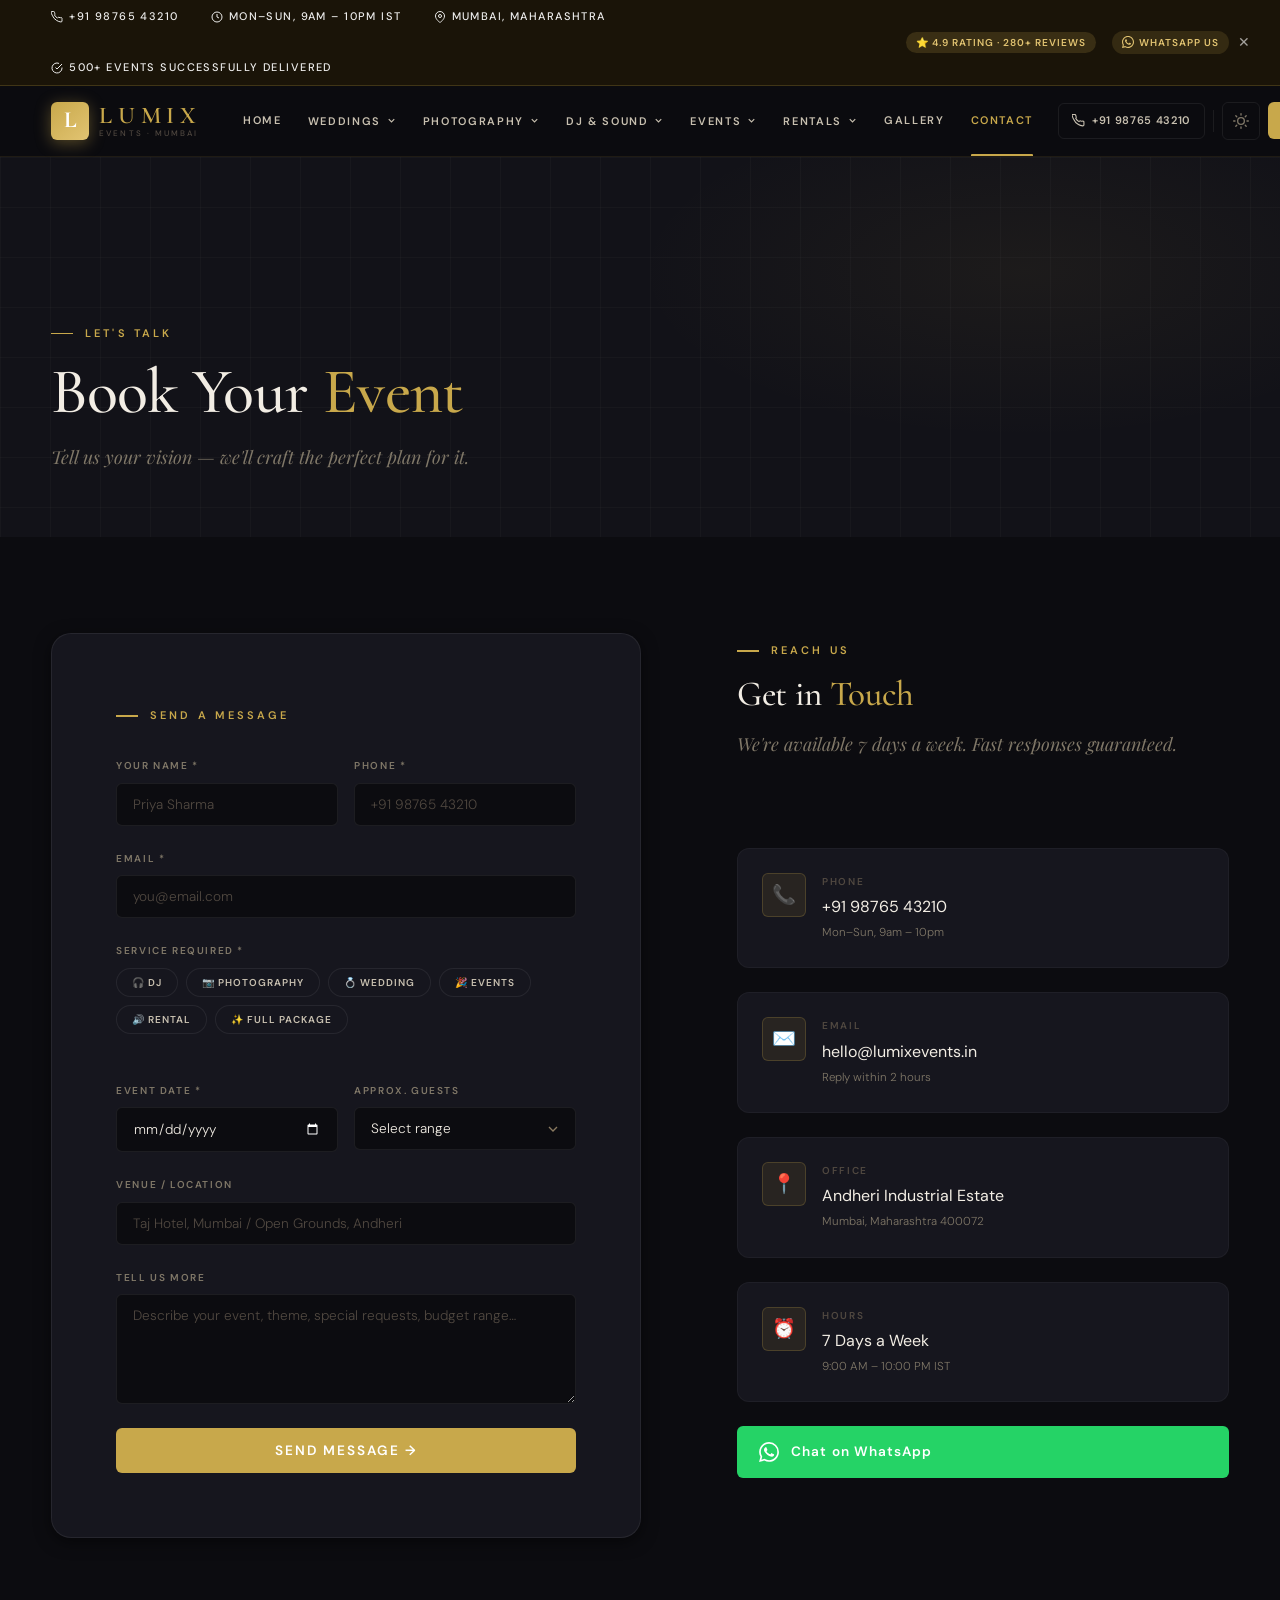
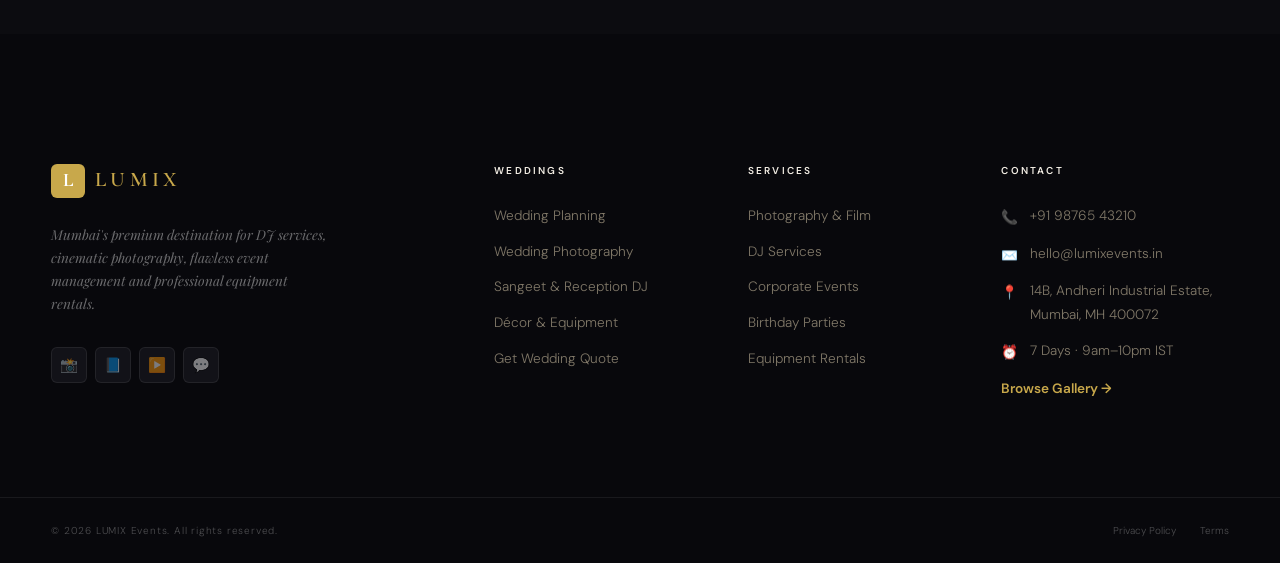
==== contact.html @ 72927a5e "initial commit" ====
<!DOCTYPE html>
<html lang="en" data-theme="dark">
<head>
  <!-- Theme init (runs before paint to prevent flash) -->
  <script>
    (function(){
      var t = localStorage.getItem('lumix-theme') || 'dark';
      document.documentElement.setAttribute('data-theme', t);
    })();
  </script>
  <meta charset="UTF-8"><meta name="viewport" content="width=device-width, initial-scale=1.0">
  <title>Contact & Book — LUMIX Events Mumbai</title>
  <link rel="stylesheet" href="css/variables.css"><link rel="stylesheet" href="css/reset.css">
  <link rel="stylesheet" href="css/navbar.css"><link rel="stylesheet" href="css/components.css">
  <link rel="stylesheet" href="css/sections.css"><link rel="stylesheet" href="css/gallery.css">
  <style>
    .contact-layout{display:grid;grid-template-columns:1.2fr 1fr;gap:var(--s9);align-items:start}
    .contact-card{background:var(--surface);border:1px solid var(--border-2);border-radius:var(--r-xl);padding:var(--s8);box-shadow:var(--shadow-sm)}
    .fg{display:flex;flex-direction:column;gap:var(--s2);margin-bottom:var(--s5)}
    .fg label{font-size:10px;font-weight:600;letter-spacing:.16em;text-transform:uppercase;color:var(--text-3)}
    .fg input,.fg textarea,.fg select{width:100%;padding:12px 16px;background:var(--bg);border:1px solid var(--border-2);border-radius:var(--r);color:var(--text);font-size:var(--text-sm);font-family:var(--font-body);font-weight:300;outline:none;transition:border-color var(--fast)}
    .fg input:focus,.fg textarea:focus,.fg select:focus{border-color:var(--gold);background:var(--surface)}
    .fg textarea{resize:vertical;min-height:110px}
    .fg select{appearance:none;background-image:url("data:image/svg+xml,%3Csvg viewBox='0 0 24 24' fill='none' stroke='%238a7a60' stroke-width='2' xmlns='http://www.w3.org/2000/svg'%3E%3Cpath d='M6 9l6 6 6-6'/%3E%3C/svg%3E");background-repeat:no-repeat;background-position:right 14px center;background-size:16px;padding-right:40px;cursor:pointer}
    .fr{display:grid;grid-template-columns:1fr 1fr;gap:var(--s4)}
    .svc-sel{display:flex;flex-wrap:wrap;gap:var(--s2);margin-bottom:var(--s5)}
    .svc-btn{padding:7px 15px;border-radius:var(--r-full);border:1px solid var(--border-2);background:var(--bg);color:var(--text-3);font-size:10px;font-weight:600;letter-spacing:.1em;text-transform:uppercase;cursor:pointer;transition:all var(--fast)}
    .svc-btn:hover,.svc-btn.active{background:var(--gold-pale);border-color:var(--gold-border);color:var(--gold)}
    .form-submit{width:100%;padding:14px;background:var(--gold);color:#fff;font-family:var(--font-body);font-size:var(--text-sm);font-weight:600;letter-spacing:.14em;text-transform:uppercase;border-radius:var(--r);border:none;cursor:pointer;transition:background var(--fast),transform var(--fast)}
    .form-submit:hover{background:var(--gold-light);transform:translateY(-2px)}
    .form-success{display:none;flex-direction:column;align-items:center;text-align:center;padding:var(--s9) 0;gap:var(--s4)}
    .form-success-icon{font-size:3.5rem;animation:popIn .5s var(--ease-spring)}
    @keyframes popIn{from{transform:scale(0)}to{transform:scale(1)}}
    .form-success h3{font-family:var(--font-display);font-size:var(--text-3xl);color:var(--gold)}
    .info-stack{display:flex;flex-direction:column;gap:var(--s5)}
    .info-card{display:flex;gap:var(--s4);align-items:flex-start;background:var(--surface);border:1px solid var(--border-3);border-radius:var(--r-lg);padding:var(--s5);transition:border-color var(--mid)}
    .info-card:hover{border-color:var(--gold-border)}
    .info-icon{width:44px;height:44px;border-radius:var(--r);background:var(--gold-pale);border:1px solid var(--gold-border);display:flex;align-items:center;justify-content:center;font-size:1.2rem;flex-shrink:0}
    .info-label{font-size:10px;letter-spacing:.16em;text-transform:uppercase;color:var(--text-4);font-weight:600;margin-bottom:3px}
    .info-value{font-size:var(--text-base);color:var(--text);font-weight:400}
    .info-sub{font-size:var(--text-xs);color:var(--text-3);margin-top:2px}
    .wa-btn{display:flex;align-items:center;gap:var(--s3);padding:14px 22px;background:#25D366;color:#fff;border-radius:var(--r);font-size:var(--text-sm);font-weight:600;letter-spacing:.08em;transition:opacity var(--fast),transform var(--fast);text-decoration:none}
    .wa-btn:hover{opacity:.9;transform:translateY(-2px)}
    @media(max-width:900px){.contact-layout{grid-template-columns:1fr}.fr{grid-template-columns:1fr}}
  </style>
</head>
<body data-page="contact">
<div id="navbar-placeholder"></div>
<section class="page-hero"><div class="ph-bg"></div><div class="ph-grid"></div>
  <div class="ph-content">
    <div class="eyebrow">Let's Talk</div>
    <h1 class="section-title">Book Your <span class="accent">Event</span></h1>
    <p class="section-sub">Tell us your vision — we'll craft the perfect plan for it.</p>
  </div>
</section>
<section class="section">
  <div class="container">
    <div class="contact-layout">
      <div class="contact-card reveal">
        <div class="eyebrow" style="margin-bottom:var(--s6)">Send a Message</div>
        <div id="form-success" class="form-success">
          <div class="form-success-icon">✅</div>
          <h3>Message Sent!</h3>
          <p style="color:var(--text-3)">We'll get back to you within 2 hours. Looking forward to making your event epic!</p>
          <a href="index.html" class="btn btn-outline-gold" style="margin-top:var(--s4)">← Back to Home</a>
        </div>
        <form id="contact-form">
          <div class="fr">
            <div class="fg"><label for="fn">Your Name *</label><input type="text" id="fn" placeholder="Priya Sharma" required></div>
            <div class="fg"><label for="fp">Phone *</label><input type="tel" id="fp" placeholder="+91 98765 43210" required></div>
          </div>
          <div class="fg"><label for="fe">Email *</label><input type="email" id="fe" placeholder="you@email.com" required></div>
          <div class="fg">
            <label>Service Required *</label>
            <input type="hidden" id="svc-input">
            <div class="svc-sel">
              <button type="button" class="svc-btn" data-svc="DJ Services">🎧 DJ</button>
              <button type="button" class="svc-btn" data-svc="Photography">📷 Photography</button>
              <button type="button" class="svc-btn" data-svc="Wedding">💍 Wedding</button>
              <button type="button" class="svc-btn" data-svc="Event Handling">🎉 Events</button>
              <button type="button" class="svc-btn" data-svc="Equipment Rental">🔊 Rental</button>
              <button type="button" class="svc-btn" data-svc="Full Package">✨ Full Package</button>
            </div>
          </div>
          <div class="fr">
            <div class="fg"><label for="fd">Event Date *</label><input type="date" id="fd" required></div>
            <div class="fg"><label for="fg2">Approx. Guests</label>
              <select id="fg2"><option value="">Select range</option><option>Under 50</option><option>50–150</option><option>150–300</option><option>300–500</option><option>500–1000</option><option>1000+</option></select>
            </div>
          </div>
          <div class="fg"><label for="fv">Venue / Location</label><input type="text" id="fv" placeholder="Taj Hotel, Mumbai / Open Grounds, Andheri"></div>
          <div class="fg"><label for="fm">Tell Us More</label><textarea id="fm" placeholder="Describe your event, theme, special requests, budget range…"></textarea></div>
          <button type="submit" class="form-submit">Send Message →</button>
        </form>
      </div>
      <div class="info-stack">
        <div class="section-header reveal">
          <div class="eyebrow">Reach Us</div>
          <h2 class="section-title" style="font-size:var(--text-3xl)">Get in <span class="accent">Touch</span></h2>
          <p class="section-sub">We're available 7 days a week. Fast responses guaranteed.</p>
        </div>
        <div class="info-card reveal rev-1"><div class="info-icon">📞</div><div><div class="info-label">Phone</div><div class="info-value">+91 98765 43210</div><div class="info-sub">Mon–Sun, 9am – 10pm</div></div></div>
        <div class="info-card reveal rev-2"><div class="info-icon">✉️</div><div><div class="info-label">Email</div><div class="info-value">hello@lumixevents.in</div><div class="info-sub">Reply within 2 hours</div></div></div>
        <div class="info-card reveal rev-3"><div class="info-icon">📍</div><div><div class="info-label">Office</div><div class="info-value">Andheri Industrial Estate</div><div class="info-sub">Mumbai, Maharashtra 400072</div></div></div>
        <div class="info-card reveal rev-4"><div class="info-icon">⏰</div><div><div class="info-label">Hours</div><div class="info-value">7 Days a Week</div><div class="info-sub">9:00 AM – 10:00 PM IST</div></div></div>
        <a href="https://wa.me/919876543210" class="wa-btn reveal rev-5" target="_blank">
          <svg viewBox="0 0 24 24" fill="currentColor" width="20" height="20"><path d="M17.472 14.382c-.297-.149-1.758-.867-2.03-.967-.273-.099-.471-.148-.67.15-.197.297-.767.966-.94 1.164-.173.199-.347.223-.644.075-.297-.15-1.255-.463-2.39-1.475-.883-.788-1.48-1.761-1.653-2.059-.173-.297-.018-.458.13-.606.134-.133.298-.347.446-.52.149-.174.198-.298.298-.497.099-.198.05-.371-.025-.52-.075-.149-.669-1.612-.916-2.207-.242-.579-.487-.5-.669-.51-.173-.008-.371-.01-.57-.01-.198 0-.52.074-.792.372-.272.297-1.04 1.016-1.04 2.479 0 1.462 1.065 2.875 1.213 3.074.149.198 2.096 3.2 5.077 4.487.709.306 1.262.489 1.694.625.712.227 1.36.195 1.871.118.571-.085 1.758-.719 2.006-1.413.248-.694.248-1.289.173-1.413-.074-.124-.272-.198-.57-.347m-5.421 7.403h-.004a9.87 9.87 0 01-5.031-1.378l-.361-.214-3.741.982.998-3.648-.235-.374a9.86 9.86 0 01-1.51-5.26c.001-5.45 4.436-9.884 9.888-9.884 2.64 0 5.122 1.03 6.988 2.898a9.825 9.825 0 012.893 6.994c-.003 5.45-4.437 9.884-9.885 9.884m8.413-18.297A11.815 11.815 0 0012.05 0C5.495 0 .16 5.335.157 11.892c0 2.096.547 4.142 1.588 5.945L.057 24l6.305-1.654a11.882 11.882 0 005.683 1.448h.005c6.554 0 11.89-5.335 11.893-11.893a11.821 11.821 0 00-3.48-8.413z"/></svg>
          Chat on WhatsApp
        </a>
      </div>
    </div>
  </div>
</section>
<div id="footer-placeholder"></div>
<script src="js/data/data.js"></script><script src="js/components/Components.js"></script>
<script src="js/main.js"></script><script src="js/pages.js"></script>
</body></html>
---- css/variables.css ----
/* ============================================================
   LUMIX — Design Tokens  |  Dark (default) + Light themes
============================================================ */

/* ── Shared / invariant ────────────────────────────────── */
:root {
  /* Gold palette — same in both themes */
  --gold:        #C8A84B;
  --gold-light:  #E2C472;
  --gold-deep:   #A8882A;

  /* Typography */
  --font-display: 'Cormorant', serif;
  --font-heading: 'Playfair Display', serif;
  --font-body:    'DM Sans', sans-serif;
  --font-label:   'DM Sans', sans-serif;

  /* Scale */
  --text-xs:   0.72rem;
  --text-sm:   0.85rem;
  --text-base: 1rem;
  --text-lg:   1.125rem;
  --text-xl:   1.35rem;
  --text-2xl:  1.7rem;
  --text-3xl:  2.2rem;
  --text-4xl:  3rem;
  --text-5xl:  4.5rem;
  --text-6xl:  6.5rem;

  /* Spacing */
  --s1:  4px;  --s2:  8px;  --s3:  12px; --s4:  16px;
  --s5:  24px; --s6:  32px; --s7:  48px; --s8:  64px;
  --s9:  96px; --s10: 128px;

  /* Layout */
  --max-w:  1400px;
  --pad-x:  clamp(20px, 4vw, 72px);

  /* Radius */
  --r-sm:   3px;
  --r:      6px;
  --r-lg:   12px;
  --r-xl:   20px;
  --r-full: 9999px;

  /* Motion */
  --ease:        cubic-bezier(0.4,0,0.2,1);
  --ease-out:    cubic-bezier(0,0,0.2,1);
  --ease-spring: cubic-bezier(0.34,1.56,0.64,1);
  --fast:   180ms;
  --mid:    320ms;
  --slow:   500ms;

  /* Z-index */
  --z-base:    1;
  --z-card:    10;
  --z-sticky:  100;
  --z-overlay: 200;
  --z-modal:   300;
}

/* ══════════════════════════════════════════════════════════
   DARK THEME (default)
══════════════════════════════════════════════════════════ */
:root,
[data-theme="dark"] {
  color-scheme: dark;

  /* Backgrounds */
  --bg:        #0C0C10;
  --bg-2:      #121218;
  --bg-3:      #1A1A22;
  --surface:   #16161E;
  --surface-2: #1E1E28;

  /* Gold derivatives */
  --gold-pale:   rgba(200,168,75,0.10);
  --gold-dim:    rgba(200,168,75,0.07);
  --gold-border: rgba(200,168,75,0.22);
  --gold-glow:   rgba(200,168,75,0.28);

  /* Accent */
  --accent:     #5BA3E0;
  --accent-dim: rgba(91,163,224,0.10);

  /* Text */
  --text:   #F2EDE4;
  --text-2: #C8C0B0;
  --text-3: #807868;
  --text-4: #504840;

  /* Borders */
  --border:   rgba(200,168,75,0.18);
  --border-2: rgba(255,255,255,0.07);
  --border-3: rgba(255,255,255,0.04);

  /* Shadows */
  --shadow-xs:   0 2px 8px  rgba(0,0,0,0.45);
  --shadow-sm:   0 4px 16px rgba(0,0,0,0.50);
  --shadow:      0 8px 32px rgba(0,0,0,0.55);
  --shadow-lg:   0 20px 60px rgba(0,0,0,0.65);
  --shadow-gold: 0 8px 40px rgba(200,168,75,0.22);

  /* Navbar bg */
  --navbar-bg: rgba(12,12,16,0.97);
  --topbar-bg: #1A1408;

  /* Section alternates */
  --section-alt-bg:   var(--bg-2);
  --section-warm-bg:  var(--bg-3);
  --section-white-bg: var(--surface);

  /* Footer */
  --footer-bg: #08080C;
}

/* ══════════════════════════════════════════════════════════
   LIGHT THEME
══════════════════════════════════════════════════════════ */
[data-theme="light"] {
  color-scheme: light;

  /* Backgrounds */
  --bg:        #FDFAF5;
  --bg-2:      #F8F3EA;
  --bg-3:      #F2EBE0;
  --surface:   #FFFFFF;
  --surface-2: #FAF7F2;

  /* Gold derivatives */
  --gold-pale:   #F5EDD8;
  --gold-dim:    rgba(184,146,42,0.08);
  --gold-border: rgba(184,146,42,0.22);
  --gold-glow:   rgba(184,146,42,0.18);

  /* Gold overrides for light */
  --gold:       #B8922A;
  --gold-light: #D4AA4A;
  --gold-deep:  #8A6B1A;

  /* Accent */
  --accent:     #2A5C8A;
  --accent-dim: rgba(42,92,138,0.08);

  /* Text */
  --text:   #1C1610;
  --text-2: #4A4030;
  --text-3: #8A7A60;
  --text-4: #B8A890;

  /* Borders */
  --border:   rgba(184,146,42,0.18);
  --border-2: rgba(28,22,16,0.08);
  --border-3: rgba(28,22,16,0.04);

  /* Shadows */
  --shadow-xs:   0 2px 8px  rgba(28,22,16,0.06);
  --shadow-sm:   0 4px 16px rgba(28,22,16,0.08);
  --shadow:      0 8px 32px rgba(28,22,16,0.10);
  --shadow-lg:   0 20px 60px rgba(28,22,16,0.14);
  --shadow-gold: 0 8px 40px rgba(184,146,42,0.18);

  /* Navbar bg */
  --navbar-bg: rgba(253,250,245,0.97);
  --topbar-bg: var(--gold);

  /* Section alternates */
  --section-alt-bg:   var(--bg-2);
  --section-warm-bg:  var(--bg-3);
  --section-white-bg: var(--surface);

  /* Footer */
  --footer-bg: #1C1610;
}
---- css/navbar.css ----
/* ============================================================
   LUMIX — Navbar  |  Light Gold Theme  |  Rich Mega Menu
============================================================ */

/* ── Topbar ─────────────────────────────────────────────── */
.topbar {
  background: var(--topbar-bg, var(--gold));
  color: #fff;
  padding: 7px var(--pad-x);
  display: flex;
  align-items: center;
  font-size: 11px;
  font-weight: 500;
  letter-spacing: 0.13em;
  text-transform: uppercase;
  position: relative;
  gap: var(--s4);
}
.topbar-items { display: flex; align-items: center; gap: var(--s6); flex: 1; flex-wrap: wrap; }
.topbar-item { display: flex; align-items: center; gap: 6px; opacity: 0.92; }
.topbar-item svg { width: 12px; height: 12px; }
.topbar a { color: #fff; text-decoration: none; }
.topbar-right { margin-left: auto; display: flex; align-items: center; gap: var(--s4); flex-shrink: 0; }
.topbar-badge {
  padding: 2px 10px; background: rgba(255,255,255,0.2);
  border-radius: var(--r-full); font-size: 10px; font-weight: 600; letter-spacing: 0.1em;
}
.topbar-close {
  position: absolute; right: var(--s5); background: none; border: none;
  color: #fff; opacity: 0.6; cursor: pointer; font-size: 14px; padding: 2px 6px;
  transition: opacity var(--fast);
}
.topbar-close:hover { opacity: 1; }

/* ── Main nav ────────────────────────────────────────────── */
#navbar {
  position: sticky; top: 0; z-index: var(--z-sticky);
  background: var(--navbar-bg);
  backdrop-filter: blur(24px) saturate(1.8);
  -webkit-backdrop-filter: blur(24px) saturate(1.8);
  border-bottom: 1px solid rgba(184,146,42,0.12);
  transition: box-shadow var(--mid) var(--ease);
}
#navbar.scrolled { box-shadow: var(--shadow); }

.navbar-inner {
  max-width: var(--max-w);
  margin-inline: auto;
  padding-inline: var(--pad-x);
  height: 70px;
  display: flex;
  align-items: center;
  gap: var(--s3);
}

/* ── Logo ─────────────────────────────────────────────────── */
.nav-logo {
  display: flex; align-items: center; gap: 10px;
  text-decoration: none; flex-shrink: 0; margin-right: var(--s4);
}
.nav-logo-mark {
  width: 38px; height: 38px;
  background: linear-gradient(140deg, var(--gold) 0%, var(--gold-light) 100%);
  border-radius: var(--r); display: flex; align-items: center; justify-content: center;
  font-family: var(--font-display); font-size: 1.45rem; font-weight: 700;
  color: #fff; line-height: 1; flex-shrink: 0;
  box-shadow: 0 3px 12px rgba(184,146,42,0.32);
}
.nav-logo-text { display: flex; flex-direction: column; line-height: 1.1; }
.nav-logo-name {
  font-family: var(--font-display); font-size: 1.5rem; font-weight: 600;
  letter-spacing: 0.24em; color: var(--gold);
}
.nav-logo-tag { font-size: 8px; letter-spacing: 0.26em; text-transform: uppercase; color: var(--text-4); font-weight: 500; }

/* ── Link area ───────────────────────────────────────────── */
.nav-links { display: flex; align-items: stretch; flex: 1; }
.nav-item  { position: relative; display: flex; align-items: stretch; }

.nav-link, .nav-trigger {
  display: flex; align-items: center; gap: 5px;
  padding: 0 13px; height: 70px;
  font-size: 11px; font-weight: 600; letter-spacing: 0.15em; text-transform: uppercase;
  color: var(--text-2); background: none; border: none; cursor: pointer;
  white-space: nowrap; text-decoration: none; position: relative;
  transition: color var(--fast);
}
/* Gold underline on hover */
.nav-link::after, .nav-trigger::after {
  content: ''; position: absolute; bottom: 0; left: 13px; right: 13px;
  height: 2px; background: var(--gold); border-radius: 1px 1px 0 0;
  transform: scaleX(0); transition: transform var(--mid) var(--ease);
}
.nav-link:hover, .nav-link.active,
.nav-trigger:hover, .nav-item.open > .nav-trigger { color: var(--gold); }
.nav-link:hover::after, .nav-link.active::after,
.nav-item.open > .nav-trigger::after { transform: scaleX(1); }

.nav-chevron { width: 11px; height: 11px; flex-shrink: 0; transition: transform var(--mid) var(--ease); }
.nav-item.open > .nav-trigger .nav-chevron { transform: rotate(180deg); }

/* ── Right side ──────────────────────────────────────────── */
.nav-actions { margin-left: auto; display: flex; align-items: center; gap: var(--s2); flex-shrink: 0; }

.nav-icon-btn {
  width: 36px; height: 36px; border-radius: var(--r); border: 1px solid var(--border-2);
  display: flex; align-items: center; justify-content: center; color: var(--text-3);
  cursor: pointer; text-decoration: none; transition: all var(--fast); flex-shrink: 0;
}
.nav-icon-btn:hover { border-color: var(--gold-border); color: var(--gold); background: var(--gold-dim); }

.nav-divider { width: 1px; height: 22px; background: var(--border-2); }

.nav-phone {
  display: flex; align-items: center; gap: 7px;
  padding: 0 13px; height: 36px; border: 1px solid var(--border-2); border-radius: var(--r);
  font-size: 11px; font-weight: 600; letter-spacing: 0.06em; color: var(--text-2);
  text-decoration: none; transition: all var(--fast); white-space: nowrap;
}
.nav-phone:hover { border-color: var(--gold-border); color: var(--gold); background: var(--gold-dim); }
.nav-phone svg { width: 13px; height: 13px; }

.nav-cta {
  display: inline-flex; align-items: center; gap: 6px;
  padding: 9px 22px; background: var(--gold); color: #fff; border-radius: var(--r);
  font-size: 11px; font-weight: 600; letter-spacing: 0.14em; text-transform: uppercase;
  transition: background var(--fast), transform var(--fast), box-shadow var(--fast);
  white-space: nowrap; text-decoration: none;
}
.nav-cta:hover { background: var(--gold-light); transform: translateY(-1px); box-shadow: 0 4px 18px rgba(184,146,42,0.32); }

/* ══════════════════════════════════════════════════════════
   DROPDOWN (simple)
══════════════════════════════════════════════════════════ */
.dropdown {
  position: absolute; top: calc(100% + 1px); left: 0;
  min-width: 240px; background: var(--surface);
  border: 1px solid var(--border-2); border-top: 2px solid var(--gold);
  border-radius: 0 0 var(--r-lg) var(--r-lg);
  padding: var(--s3) 0; box-shadow: var(--shadow-lg);
  opacity: 0; pointer-events: none; transform: translateY(-8px);
  transition: opacity var(--mid) var(--ease), transform var(--mid) var(--ease);
}
.nav-item.open > .dropdown { opacity: 1; pointer-events: all; transform: translateY(0); }

.dd-item {
  display: flex; align-items: flex-start; gap: var(--s3);
  padding: 10px 18px; text-decoration: none; cursor: pointer;
  transition: background var(--fast), color var(--fast);
}
.dd-item:hover { background: var(--gold-dim); }
.dd-item .ddi-icon {
  width: 34px; height: 34px; border-radius: var(--r);
  background: var(--gold-pale); border: 1px solid var(--gold-border);
  display: flex; align-items: center; justify-content: center; font-size: 1rem; flex-shrink: 0;
}
.dd-item .ddi-name { font-size: var(--text-sm); font-weight: 600; color: var(--text); line-height: 1.25; }
.dd-item:hover .ddi-name { color: var(--gold); }
.dd-item .ddi-sub { font-size: 10px; color: var(--text-4); margin-top: 1px; }
.dd-sep { height: 1px; background: var(--border-3); margin: var(--s2) var(--s4); }
.dd-footer { padding: var(--s3) var(--s4) var(--s2); font-size: 10px; letter-spacing: 0.18em; text-transform: uppercase; color: var(--text-4); font-weight: 600; }
.dd-cta-row { padding: var(--s3) var(--s4); }
.dd-cta-row a {
  display: flex; align-items: center; justify-content: center; gap: 6px;
  padding: 9px; background: var(--gold-pale); border: 1px solid var(--gold-border);
  border-radius: var(--r); font-size: 11px; font-weight: 600; color: var(--gold);
  text-decoration: none; letter-spacing: 0.1em; text-transform: uppercase;
  transition: all var(--fast);
}
.dd-cta-row a:hover { background: var(--gold); color: #fff; }

/* ══════════════════════════════════════════════════════════
   MEGA MENU — SERVICES (4 columns)
══════════════════════════════════════════════════════════ */
.mega {
  position: absolute; top: calc(100% + 1px);
  left: 50%; transform: translateX(-50%) translateY(-8px);
  background: var(--surface); width: min(980px, 94vw);
  border: 1px solid var(--border-2); border-top: 2px solid var(--gold);
  border-radius: 0 0 var(--r-xl) var(--r-xl); box-shadow: var(--shadow-lg);
  opacity: 0; pointer-events: none;
  transition: opacity var(--mid) var(--ease), transform var(--mid) var(--ease);
}
.nav-item.open > .mega { opacity: 1; pointer-events: all; transform: translateX(-50%) translateY(0); }

/* 4-col service grid */
.mega-grid {
  display: grid; grid-template-columns: repeat(4,1fr);
  padding: var(--s6) var(--s5) 0; gap: 0;
}
.mega-card {
  display: flex; flex-direction: column; gap: var(--s3);
  padding: var(--s5); border-radius: var(--r-lg); text-decoration: none;
  cursor: pointer; transition: background var(--fast);
}
.mega-card:hover { background: var(--gold-dim); }
.mega-card-icon {
  width: 46px; height: 46px; border-radius: var(--r);
  background: var(--gold-pale); border: 1px solid var(--gold-border);
  display: flex; align-items: center; justify-content: center; font-size: 1.4rem;
  flex-shrink: 0; transition: transform var(--mid) var(--ease-spring);
}
.mega-card:hover .mega-card-icon { transform: scale(1.1) rotate(-4deg); }
.mega-card-name {
  font-family: var(--font-heading); font-size: var(--text-lg); font-weight: 600;
  color: var(--text); line-height: 1.2;
}
.mega-card-desc { font-size: var(--text-xs); color: var(--text-3); line-height: 1.6; flex: 1; }
.mega-card-from {
  font-size: 10px; font-weight: 600; letter-spacing: 0.1em;
  text-transform: uppercase; color: var(--gold);
  display: flex; align-items: center; gap: 4px;
}
.mega-card-from svg { width: 11px; height: 11px; }

/* Bottom strip */
.mega-strip {
  display: flex; align-items: center; justify-content: space-between;
  padding: var(--s4) var(--s7); border-top: 1px solid var(--border-3);
  background: var(--bg-2); border-radius: 0 0 var(--r-xl) var(--r-xl);
  margin-top: var(--s4); flex-wrap: wrap; gap: var(--s3);
}
.mega-strip-tags { display: flex; gap: var(--s2); flex-wrap: wrap; }
.mega-strip-tag {
  padding: 4px 13px; border-radius: var(--r-full); border: 1px solid var(--gold-border);
  font-size: 11px; font-weight: 500; color: var(--gold); background: var(--gold-pale);
  text-decoration: none; transition: all var(--fast);
}
.mega-strip-tag:hover { background: var(--gold); color: #fff; border-color: var(--gold); }
.mega-strip-cta {
  display: flex; align-items: center; gap: 6px; font-size: 11px; font-weight: 600;
  letter-spacing: 0.12em; text-transform: uppercase; color: var(--gold); text-decoration: none;
  transition: gap var(--fast);
}
.mega-strip-cta:hover { gap: 10px; }
.mega-strip-cta svg { width: 13px; height: 13px; }

/* ══════════════════════════════════════════════════════════
   MEGA MENU — WEDDINGS (2-col rich layout)
══════════════════════════════════════════════════════════ */
.mega-wedding {
  position: absolute; top: calc(100% + 1px); left: 0;
  width: 620px; background: var(--surface);
  border: 1px solid var(--border-2); border-top: 2px solid var(--gold);
  border-radius: 0 0 var(--r-xl) var(--r-xl); box-shadow: var(--shadow-lg);
  opacity: 0; pointer-events: none; transform: translateY(-8px);
  transition: opacity var(--mid) var(--ease), transform var(--mid) var(--ease);
  display: grid; grid-template-columns: 1fr 1px 200px;
}
.nav-item.open > .mega-wedding { opacity: 1; pointer-events: all; transform: translateY(0); }

.mw-main { padding: var(--s6); }
.mw-heading { font-family: var(--font-display); font-size: var(--text-2xl); font-weight: 500; color: var(--text); margin-bottom: var(--s2); }
.mw-heading span { color: var(--gold); }
.mw-sub { font-size: var(--text-xs); color: var(--text-3); line-height: 1.6; margin-bottom: var(--s5); }
.mw-links { display: flex; flex-direction: column; gap: 0; }
.mw-link {
  display: flex; align-items: center; gap: var(--s3);
  padding: 10px 0; border-bottom: 1px solid var(--border-3);
  text-decoration: none; transition: all var(--fast);
}
.mw-link:last-child { border-bottom: none; }
.mw-link:hover .mwl-name { color: var(--gold); }
.mwl-icon {
  width: 36px; height: 36px; border-radius: var(--r);
  background: var(--gold-pale); border: 1px solid var(--gold-border);
  display: flex; align-items: center; justify-content: center; font-size: 1rem; flex-shrink: 0;
}
.mwl-name { font-size: var(--text-sm); font-weight: 600; color: var(--text); transition: color var(--fast); }
.mwl-sub { font-size: 10px; color: var(--text-4); margin-top: 1px; }
.mwl-arrow { margin-left: auto; width: 16px; height: 16px; color: var(--text-4); flex-shrink: 0; }

.mw-divider { background: var(--border-3); }

.mw-aside {
  background: linear-gradient(160deg, var(--gold-pale), rgba(255,255,255,.3));
  padding: var(--s6) var(--s5);
  display: flex; flex-direction: column; gap: var(--s5);
  border-radius: 0 0 var(--r-xl) 0;
}
.mw-aside-label { font-size: 10px; font-weight: 600; letter-spacing: 0.2em; text-transform: uppercase; color: var(--text-4); }
.mw-stat { display: flex; flex-direction: column; gap: 2px; }
.mw-stat-num { font-family: var(--font-display); font-size: var(--text-3xl); color: var(--gold); font-weight: 600; line-height: 1; }
.mw-stat-lbl { font-size: 11px; color: var(--text-3); }
.mw-cta {
  margin-top: auto; padding: 9px 0; text-align: center; background: var(--gold);
  border-radius: var(--r); color: #fff; font-size: 11px; font-weight: 600;
  letter-spacing: 0.12em; text-transform: uppercase; text-decoration: none; transition: background var(--fast);
}
.mw-cta:hover { background: var(--gold-light); }

/* ══════════════════════════════════════════════════════════
   MEGA MENU — PHOTOGRAPHY (2-col)
══════════════════════════════════════════════════════════ */
.mega-photo {
  position: absolute; top: calc(100% + 1px); left: 0;
  width: 560px; background: var(--surface);
  border: 1px solid var(--border-2); border-top: 2px solid var(--gold);
  border-radius: 0 0 var(--r-xl) var(--r-xl); box-shadow: var(--shadow-lg);
  opacity: 0; pointer-events: none; transform: translateY(-8px);
  transition: opacity var(--mid) var(--ease), transform var(--mid) var(--ease);
  display: grid; grid-template-columns: 1fr 1fr;
}
.nav-item.open > .mega-photo { opacity: 1; pointer-events: all; transform: translateY(0); }

.mp-col { padding: var(--s6); }
.mp-col + .mp-col { border-left: 1px solid var(--border-3); }
.mp-col-title { font-size: 10px; font-weight: 600; letter-spacing: 0.2em; text-transform: uppercase; color: var(--text-4); margin-bottom: var(--s4); }
.mp-pkg {
  display: flex; align-items: flex-start; gap: var(--s3);
  padding: 9px 0; border-bottom: 1px solid var(--border-3); text-decoration: none;
}
.mp-pkg:last-of-type { border-bottom: none; }
.mp-pkg:hover .mp-pkg-name { color: var(--gold); }
.mp-pkg-icon {
  width: 34px; height: 34px; border-radius: var(--r); background: var(--gold-pale);
  border: 1px solid var(--gold-border); display: flex; align-items: center;
  justify-content: center; font-size: 1rem; flex-shrink: 0;
}
.mp-pkg-name { font-size: var(--text-sm); font-weight: 600; color: var(--text); line-height: 1.2; transition: color var(--fast); }
.mp-pkg-sub { font-size: 10px; color: var(--text-4); margin-top: 1px; }
.mp-pkg-price { font-size: 11px; color: var(--gold); font-weight: 600; margin-top: 3px; }
.mp-feat {
  display: flex; align-items: center; gap: var(--s3);
  padding: 8px 0; border-bottom: 1px solid var(--border-3);
  font-size: var(--text-sm); color: var(--text-3);
}
.mp-feat:last-child { border-bottom: none; }
.mp-feat-icon { font-size: 1rem; width: 22px; text-align: center; flex-shrink: 0; }
.mp-col-cta {
  display: flex; align-items: center; justify-content: center; gap: 6px;
  margin-top: var(--s4); padding: 9px; background: var(--gold-pale);
  border: 1px solid var(--gold-border); border-radius: var(--r);
  font-size: 11px; font-weight: 600; color: var(--gold); text-decoration: none;
  letter-spacing: 0.1em; text-transform: uppercase; transition: all var(--fast);
}
.mp-col-cta:hover { background: var(--gold); color: #fff; }

/* ── Overlay ─────────────────────────────────────────────── */
.nav-overlay {
  position: fixed; inset: 0; background: rgba(0,0,0,0.25);
  z-index: calc(var(--z-sticky) - 1); opacity: 0; pointer-events: none;
  transition: opacity var(--mid) var(--ease);
}
.nav-overlay.show { opacity: 1; pointer-events: all; }

/* ── Hamburger ───────────────────────────────────────────── */
.hamburger {
  display: none; flex-direction: column; justify-content: center; gap: 5px;
  width: 38px; height: 38px; border-radius: var(--r); border: 1px solid var(--border-2);
  cursor: pointer; background: none;
}
.hamburger span {
  display: block; width: 18px; height: 1.5px; background: var(--text); border-radius: 2px;
  margin: 0 auto; transition: transform var(--mid) var(--ease), opacity var(--mid);
}
.hamburger.open span:nth-child(1) { transform: translateY(6.5px) rotate(45deg); }
.hamburger.open span:nth-child(2) { opacity: 0; }
.hamburger.open span:nth-child(3) { transform: translateY(-6.5px) rotate(-45deg); }

/* ── Mobile drawer ───────────────────────────────────────── */
.m-drawer {
  position: fixed; inset: 0; background: var(--bg); z-index: var(--z-overlay);
  display: flex; flex-direction: column; overflow-y: auto;
  transform: translateX(100%); transition: transform var(--mid) var(--ease);
}
.m-drawer.open { transform: translateX(0); }
.m-drawer-head {
  display: flex; align-items: center; justify-content: space-between;
  padding: var(--s4) var(--pad-x); border-bottom: 1px solid var(--border-3); flex-shrink: 0;
}
.m-drawer-close {
  width: 38px; height: 38px; border-radius: var(--r); border: 1px solid var(--border-2);
  display: flex; align-items: center; justify-content: center; color: var(--text-3); cursor: pointer;
}
.m-drawer-body { padding: var(--s4) var(--pad-x) var(--s9); flex: 1; }
.m-section-lbl { font-size: 10px; font-weight: 600; letter-spacing: 0.22em; text-transform: uppercase; color: var(--text-4); padding: var(--s5) 0 var(--s3); }
.m-nav-link {
  display: flex; align-items: center; gap: var(--s4); padding: 13px 0;
  border-bottom: 1px solid var(--border-3); font-family: var(--font-heading);
  font-size: var(--text-xl); font-weight: 500; color: var(--text-2);
  text-decoration: none; transition: color var(--fast);
}
.m-nav-link:hover { color: var(--gold); }
.m-ni { font-size: 1.2rem; width: 28px; text-align: center; }
.m-drawer-actions { display: flex; flex-direction: column; gap: var(--s3); margin-top: var(--s7); }

/* ── Responsive ──────────────────────────────────────────── */
@media (max-width: 1020px) {
  .nav-links, .nav-phone, .nav-divider { display: none !important; }
  .hamburger { display: flex; }
}
@media (max-width: 520px) {
  .nav-cta { display: none; }
  .topbar-right { display: none; }
}

/* ══════════════════════════════════════════════════════════
   TOPBAR ENHANCEMENTS
══════════════════════════════════════════════════════════ */
.topbar-wa {
  display: flex; align-items: center; gap: 5px;
  padding: 3px 10px; background: rgba(255,255,255,0.18);
  border-radius: var(--r-full); font-size: 10px; font-weight: 600;
  color: #fff; text-decoration: none; letter-spacing: 0.1em;
  transition: background var(--fast);
}
.topbar-wa:hover { background: rgba(255,255,255,0.32); }

/* ══════════════════════════════════════════════════════════
   MEGA WEDDING FULL (4-col)
══════════════════════════════════════════════════════════ */
.mega-wedding-full {
  position: absolute; top: calc(100% + 1px);
  left: 50%; transform: translateX(-55%) translateY(-8px);
  background: var(--surface); width: min(1060px, 96vw);
  border: 1px solid var(--border-2); border-top: 3px solid var(--gold);
  border-radius: 0 0 var(--r-xl) var(--r-xl); box-shadow: var(--shadow-lg);
  opacity: 0; pointer-events: none;
  transition: opacity var(--mid) var(--ease), transform var(--mid) var(--ease);
  display: grid;
  grid-template-columns: 1fr 1px 1fr 1px 1fr 220px;
  grid-template-rows: auto auto;
}
.nav-item.open > .mega-wedding-full {
  opacity: 1; pointer-events: all;
  transform: translateX(-55%) translateY(0);
}

/* Column layout */
.mf-col {
  padding: var(--s6) var(--s5);
  display: flex; flex-direction: column; gap: var(--s1);
}
.mf-divider {
  width: 1px; background: var(--border-3);
  margin: var(--s4) 0;
}
.mf-col-head {
  display: flex; align-items: center; gap: var(--s3);
  margin-bottom: var(--s4); padding-bottom: var(--s3);
  border-bottom: 1px solid var(--border-3);
}
.mf-col-icon {
  width: 38px; height: 38px; border-radius: var(--r);
  background: var(--gold-pale); border: 1px solid var(--gold-border);
  display: flex; align-items: center; justify-content: center;
  font-size: 1.1rem; flex-shrink: 0;
}
.mf-col-title {
  font-family: var(--font-heading); font-size: var(--text-base);
  font-weight: 700; color: var(--text); line-height: 1.2;
}
.mf-col-sub {
  font-size: 10px; color: var(--gold); font-weight: 600;
  letter-spacing: 0.08em;
}
.mf-link {
  display: flex; align-items: flex-start; gap: var(--s3);
  padding: 8px var(--s3); border-radius: var(--r);
  text-decoration: none; cursor: pointer; transition: background var(--fast);
}
.mf-link:hover { background: var(--gold-dim); }
.mf-link:hover .mfl-name { color: var(--gold); }
.mfl-dot {
  width: 5px; height: 5px; border-radius: 50%;
  background: var(--gold-border); flex-shrink: 0; margin-top: 6px;
}
.mfl-name {
  font-size: var(--text-sm); font-weight: 600; color: var(--text);
  line-height: 1.25; transition: color var(--fast);
}
.mfl-sub { font-size: 10px; color: var(--text-4); margin-top: 2px; line-height: 1.4; }
.mf-cta-sm {
  display: inline-flex; align-items: center;
  margin-top: var(--s3); padding: 7px var(--s3);
  font-size: 11px; font-weight: 600; color: var(--gold);
  letter-spacing: 0.1em; text-transform: uppercase;
  text-decoration: none; border-radius: var(--r);
  background: var(--gold-pale); border: 1px solid var(--gold-border);
  transition: all var(--fast);
}
.mf-cta-sm:hover { background: var(--gold); color: #fff; }

/* Sidebar */
.mf-sidebar {
  background: linear-gradient(160deg, var(--gold-pale) 0%, rgba(255,255,255,0.4) 100%);
  padding: var(--s6) var(--s5);
  border-left: 1px solid var(--gold-border);
  display: flex; flex-direction: column; gap: var(--s4);
  border-radius: 0 0 var(--r-xl) 0;
  grid-row: 1;
}
.mfs-label {
  font-size: 9px; font-weight: 700; letter-spacing: 0.22em;
  text-transform: uppercase; color: var(--text-4);
}
.mfs-stats {
  display: flex; flex-direction: column; gap: var(--s3);
}
.mfs-stat { display: flex; flex-direction: column; gap: 1px; }
.mfs-num {
  font-family: var(--font-display); font-size: var(--text-3xl);
  color: var(--gold); font-weight: 600; line-height: 1;
}
.mfs-lbl { font-size: 10px; color: var(--text-3); }
.mfs-divider { height: 1px; background: var(--gold-border); }
.mfs-pricing { display: flex; flex-direction: column; gap: var(--s2); }
.mfs-price-row {
  display: flex; justify-content: space-between; align-items: center;
  font-size: 11px; color: var(--text-3);
}
.mfs-price-val { font-weight: 700; color: var(--text); }
.mfs-cta {
  display: flex; align-items: center; justify-content: center;
  padding: 10px; background: var(--gold); color: #fff;
  border-radius: var(--r); font-size: 11px; font-weight: 600;
  letter-spacing: 0.1em; text-transform: uppercase;
  text-decoration: none; text-align: center;
  transition: background var(--fast), transform var(--fast);
  margin-top: auto;
}
.mfs-cta:hover { background: var(--gold-light); transform: translateY(-1px); }
.mfs-wa {
  display: flex; align-items: center; justify-content: center;
  padding: 8px; background: #25D366; color: #fff;
  border-radius: var(--r); font-size: 11px; font-weight: 600;
  letter-spacing: 0.1em; text-decoration: none; text-align: center;
  transition: background var(--fast);
}
.mfs-wa:hover { background: #128C7E; }

/* Bottom strip spans all columns */
.mega-wedding-full .mega-strip {
  grid-column: 1 / -1;
}

/* ══════════════════════════════════════════════════════════
   MEGA PHOTOGRAPHY RICH
══════════════════════════════════════════════════════════ */
.mega-photo-rich {
  position: absolute; top: calc(100% + 1px); left: 0;
  width: min(680px, 94vw); background: var(--surface);
  border: 1px solid var(--border-2); border-top: 3px solid var(--gold);
  border-radius: 0 0 var(--r-xl) var(--r-xl); box-shadow: var(--shadow-lg);
  opacity: 0; pointer-events: none; transform: translateY(-8px);
  transition: opacity var(--mid) var(--ease), transform var(--mid) var(--ease);
  display: grid; grid-template-columns: 1fr 1px 1fr;
}
.nav-item.open > .mega-photo-rich {
  opacity: 1; pointer-events: all; transform: translateY(0);
}
.mpr-col { padding: var(--s6) var(--s5); display: flex; flex-direction: column; gap: var(--s2); }
.mpr-divider { width: 1px; background: var(--border-3); margin: var(--s4) 0; }
.mpr-col-head {
  font-size: 10px; font-weight: 700; letter-spacing: 0.2em;
  text-transform: uppercase; color: var(--text-4);
  margin-bottom: var(--s3); padding-bottom: var(--s3);
  border-bottom: 1px solid var(--border-3);
}
.mpr-pkg {
  display: flex; align-items: flex-start; gap: var(--s3);
  padding: var(--s3); border-radius: var(--r-lg); text-decoration: none;
  border: 1px solid transparent; transition: all var(--fast); position: relative;
}
.mpr-pkg:hover { background: var(--gold-dim); border-color: var(--gold-border); }
.featured-pkg { background: var(--gold-pale); border-color: var(--gold-border); }
.mpr-pkg-badge {
  position: absolute; top: -6px; right: var(--s3);
  padding: 2px 8px; background: var(--gold); color: #fff;
  border-radius: var(--r-full); font-size: 9px; font-weight: 700;
  letter-spacing: 0.08em; text-transform: uppercase;
}
.mpr-pkg-icon {
  width: 38px; height: 38px; border-radius: var(--r);
  background: var(--surface); border: 1px solid var(--gold-border);
  display: flex; align-items: center; justify-content: center;
  font-size: 1.1rem; flex-shrink: 0;
}
.mpr-pkg-name { font-size: var(--text-sm); font-weight: 700; color: var(--text); line-height: 1.2; }
.mpr-pkg-sub { font-size: 10px; color: var(--text-3); margin-top: 2px; line-height: 1.4; }
.mpr-pkg-price { font-size: 11px; color: var(--gold); font-weight: 700; margin-top: 3px; }
.mpr-view-all {
  display: flex; align-items: center; justify-content: center;
  padding: 8px; background: var(--gold-pale); border: 1px solid var(--gold-border);
  border-radius: var(--r); font-size: 11px; font-weight: 600;
  color: var(--gold); text-decoration: none; letter-spacing: 0.1em;
  text-transform: uppercase; transition: all var(--fast); margin-top: var(--s2);
}
.mpr-view-all:hover { background: var(--gold); color: #fff; }
.mpr-feat {
  display: flex; align-items: flex-start; gap: var(--s3);
  padding: 6px 0; border-bottom: 1px solid var(--border-3);
  font-size: var(--text-sm); color: var(--text);
}
.mpr-feat:last-of-type { border-bottom: none; }
.mprf-icon { font-size: 1.1rem; width: 22px; text-align: center; flex-shrink: 0; margin-top: 1px; }
.mprf-sub { font-size: 10px; color: var(--text-4); margin-top: 2px; }
.mpr-actions {
  display: flex; gap: var(--s2); margin-top: var(--s4); flex-wrap: wrap;
}
.mpr-btn-ghost, .mpr-btn-gold {
  flex: 1; display: flex; align-items: center; justify-content: center;
  padding: 8px 12px; border-radius: var(--r); font-size: 11px;
  font-weight: 600; text-decoration: none; letter-spacing: 0.08em;
  text-transform: uppercase; transition: all var(--fast);
}
.mpr-btn-ghost {
  background: var(--bg-2); border: 1px solid var(--border-2); color: var(--text-2);
}
.mpr-btn-ghost:hover { border-color: var(--gold-border); color: var(--gold); }
.mpr-btn-gold { background: var(--gold); color: #fff; }
.mpr-btn-gold:hover { background: var(--gold-light); transform: translateY(-1px); }

/* ══════════════════════════════════════════════════════════
   MEGA DJ & SOUND
══════════════════════════════════════════════════════════ */
.mega-dj {
  position: absolute; top: calc(100% + 1px); left: 0;
  width: min(660px, 94vw); background: var(--surface);
  border: 1px solid var(--border-2); border-top: 3px solid var(--gold);
  border-radius: 0 0 var(--r-xl) var(--r-xl); box-shadow: var(--shadow-lg);
  opacity: 0; pointer-events: none; transform: translateY(-8px);
  transition: opacity var(--mid) var(--ease), transform var(--mid) var(--ease);
  display: grid; grid-template-columns: 1fr 1px 1fr;
}
.nav-item.open > .mega-dj {
  opacity: 1; pointer-events: all; transform: translateY(0);
}
.mdj-col { padding: var(--s6) var(--s5); display: flex; flex-direction: column; gap: var(--s2); }
.mdj-divider { width: 1px; background: var(--border-3); margin: var(--s4) 0; }
.mdj-col-head {
  font-size: 10px; font-weight: 700; letter-spacing: 0.2em;
  text-transform: uppercase; color: var(--text-4);
  margin-bottom: var(--s3); padding-bottom: var(--s3);
  border-bottom: 1px solid var(--border-3);
}
.mdj-pkg {
  display: flex; align-items: center; gap: var(--s3);
  padding: var(--s3); border-radius: var(--r-lg); text-decoration: none;
  border: 1px solid transparent; transition: all var(--fast); position: relative;
}
.mdj-pkg:hover { background: var(--gold-dim); border-color: var(--gold-border); }
.mdj-pkg.popular { background: var(--gold-pale); border-color: var(--gold-border); }
.mdj-pkg-badge {
  position: absolute; top: -6px; right: var(--s3);
  padding: 2px 8px; background: var(--accent); color: #fff;
  border-radius: var(--r-full); font-size: 9px; font-weight: 700;
  letter-spacing: 0.06em;
}
.mdj-pkg-icon {
  width: 38px; height: 38px; border-radius: var(--r);
  background: var(--surface); border: 1px solid var(--gold-border);
  display: flex; align-items: center; justify-content: center;
  font-size: 1.2rem; flex-shrink: 0;
}
.mdj-pkg-name { font-size: var(--text-sm); font-weight: 700; color: var(--text); line-height: 1.2; }
.mdj-pkg-sub { font-size: 10px; color: var(--text-3); margin-top: 2px; line-height: 1.4; }
.mdj-pkg-price { font-size: 11px; color: var(--gold); font-weight: 700; margin-top: 3px; }
.mdj-view-all {
  display: flex; align-items: center; justify-content: center;
  padding: 8px; background: var(--gold-pale); border: 1px solid var(--gold-border);
  border-radius: var(--r); font-size: 11px; font-weight: 600;
  color: var(--gold); text-decoration: none; letter-spacing: 0.1em;
  text-transform: uppercase; transition: all var(--fast); margin-top: var(--s2);
}
.mdj-view-all:hover { background: var(--gold); color: #fff; }
.mdj-gear { display: flex; flex-direction: column; gap: var(--s2); }
.mdj-gear-item {
  display: flex; align-items: flex-start; gap: var(--s3);
  padding: 6px 0; border-bottom: 1px solid var(--border-3);
  font-size: var(--text-sm); color: var(--text); font-weight: 600;
}
.mdj-gear-item:last-child { border-bottom: none; }
.mdj-gear-icon { font-size: 1.1rem; width: 22px; text-align: center; flex-shrink: 0; }
.mdj-gear-sub { font-size: 10px; color: var(--text-4); font-weight: 400; margin-top: 2px; }
.mdj-events { margin-top: var(--s3); padding-top: var(--s3); border-top: 1px solid var(--border-3); }
.mdj-events-label { font-size: 9px; font-weight: 700; letter-spacing: 0.2em; text-transform: uppercase; color: var(--text-4); margin-bottom: var(--s2); }
.mdj-event-tags { display: flex; flex-wrap: wrap; gap: 5px; }
.mdj-event-tags span {
  padding: 3px 9px; background: var(--bg-2); border: 1px solid var(--border-2);
  border-radius: var(--r-full); font-size: 10px; font-weight: 500; color: var(--text-3);
}
.mdj-cta {
  display: flex; align-items: center; justify-content: center;
  margin-top: var(--s4); padding: 9px; background: var(--gold); color: #fff;
  border-radius: var(--r); font-size: 11px; font-weight: 600;
  letter-spacing: 0.1em; text-transform: uppercase;
  text-decoration: none; transition: all var(--fast);
}
.mdj-cta:hover { background: var(--gold-light); transform: translateY(-1px); }

/* ══════════════════════════════════════════════════════════
   DROPDOWN — EVENTS (2×2 grid)
══════════════════════════════════════════════════════════ */
.dd-events {
  position: absolute; top: calc(100% + 1px); left: 0;
  width: min(520px, 94vw); background: var(--surface);
  border: 1px solid var(--border-2); border-top: 3px solid var(--gold);
  border-radius: 0 0 var(--r-xl) var(--r-xl); box-shadow: var(--shadow-lg);
  padding: 0; overflow: hidden;
  opacity: 0; pointer-events: none; transform: translateY(-8px);
  transition: opacity var(--mid) var(--ease), transform var(--mid) var(--ease);
}
.nav-item.open > .dd-events {
  opacity: 1; pointer-events: all; transform: translateY(0);
}
.dd-events-grid {
  display: grid; grid-template-columns: 1fr 1fr; gap: 1px;
  background: var(--border-3);
  border-bottom: 1px solid var(--border-3);
}
.dde-card {
  display: flex; flex-direction: column; gap: 3px;
  padding: var(--s5); background: var(--surface);
  text-decoration: none; transition: background var(--fast);
  cursor: pointer;
}
.dde-card:hover { background: var(--gold-dim); }
.dde-card:hover .dde-name { color: var(--gold); }
.dde-icon { font-size: 1.6rem; margin-bottom: var(--s2); }
.dde-name {
  font-family: var(--font-heading); font-size: var(--text-base);
  font-weight: 700; color: var(--text); transition: color var(--fast);
}
.dde-sub { font-size: 10px; color: var(--text-3); line-height: 1.5; }
.dde-price { font-size: 11px; color: var(--gold); font-weight: 700; margin-top: var(--s2); }
.dd-events-footer {
  display: flex; align-items: center; justify-content: space-between;
  padding: var(--s3) var(--s5); background: var(--bg-2); gap: var(--s4);
  font-size: 10px; color: var(--text-4); flex-wrap: wrap;
}
.dd-events-footer a {
  font-size: 11px; font-weight: 600; color: var(--gold);
  text-decoration: none; letter-spacing: 0.08em; white-space: nowrap;
  text-transform: uppercase;
}
.dd-events-footer a:hover { text-decoration: underline; }

/* ══════════════════════════════════════════════════════════
   DROPDOWN — RENTALS (3-col)
══════════════════════════════════════════════════════════ */
.dd-rentals {
  position: absolute; top: calc(100% + 1px); left: -20px;
  width: min(620px, 94vw); background: var(--surface);
  border: 1px solid var(--border-2); border-top: 3px solid var(--gold);
  border-radius: 0 0 var(--r-xl) var(--r-xl); box-shadow: var(--shadow-lg);
  padding: 0; overflow: hidden;
  opacity: 0; pointer-events: none; transform: translateY(-8px);
  transition: opacity var(--mid) var(--ease), transform var(--mid) var(--ease);
}
.nav-item.open > .dd-rentals {
  opacity: 1; pointer-events: all; transform: translateY(0);
}
.ddr-head {
  display: flex; align-items: center; justify-content: space-between;
  padding: var(--s3) var(--s5); background: var(--gold-pale);
  border-bottom: 1px solid var(--gold-border);
  font-family: var(--font-heading); font-size: var(--text-base); font-weight: 700; color: var(--text);
}
.ddr-tag {
  font-size: 9px; letter-spacing: 0.15em; text-transform: uppercase;
  color: var(--gold); font-weight: 600; font-family: var(--font-body);
}
.ddr-grid {
  display: grid; grid-template-columns: repeat(3, 1fr);
  gap: 0; border-bottom: 1px solid var(--border-3);
}
.ddr-cat { padding: var(--s4) var(--s4); border-right: 1px solid var(--border-3); }
.ddr-cat:last-child { border-right: none; }
.ddr-cat-title {
  font-size: 10px; font-weight: 700; letter-spacing: 0.18em;
  text-transform: uppercase; color: var(--text-4);
  margin-bottom: var(--s3); padding-bottom: var(--s2);
  border-bottom: 1px solid var(--border-3);
}
.ddr-item {
  display: flex; align-items: center; justify-content: space-between;
  padding: 6px 0; border-bottom: 1px solid var(--border-3);
  font-size: 11px; color: var(--text-2); text-decoration: none;
  transition: color var(--fast);
}
.ddr-item:last-child { border-bottom: none; }
.ddr-item:hover { color: var(--gold); }
.ddr-price {
  font-weight: 700; color: var(--gold); font-size: 10px;
  white-space: nowrap; margin-left: var(--s2);
}
.ddr-footer {
  display: flex; align-items: center; justify-content: space-between;
  padding: var(--s3) var(--s5); background: var(--bg-2);
  font-size: 10px; color: var(--text-4); gap: var(--s4); flex-wrap: wrap;
}
.ddr-footer a {
  font-size: 11px; font-weight: 600; color: var(--gold);
  text-decoration: none; letter-spacing: 0.08em;
  text-transform: uppercase; white-space: nowrap;
}
.ddr-footer a:hover { text-decoration: underline; }

/* ══ Responsive hide mega on medium screens ═══════════════ */
@media (max-width: 1200px) {
  .mega-wedding-full { width: min(920px, 96vw); grid-template-columns: 1fr 1px 1fr 1px 1fr 180px; }
}
@media (max-width: 1020px) {
  .mega-wedding-full, .mega-photo-rich, .mega-dj, .dd-events, .dd-rentals { display: none !important; }
}

/* ══════════════════════════════════════════════════════════
   THEME TOGGLE BUTTON
══════════════════════════════════════════════════════════ */
.theme-toggle {
  width: 38px; height: 38px; border-radius: var(--r);
  border: 1px solid var(--border-2);
  display: flex; align-items: center; justify-content: center;
  cursor: pointer; background: none; color: var(--text-3);
  transition: all var(--fast); flex-shrink: 0;
  position: relative; overflow: hidden;
}
.theme-toggle:hover {
  border-color: var(--gold-border);
  color: var(--gold);
  background: var(--gold-dim);
}
.theme-toggle .tt-sun,
.theme-toggle .tt-moon {
  position: absolute;
  transition: transform var(--mid) var(--ease), opacity var(--mid);
  display: flex; align-items: center; justify-content: center;
}
/* Dark theme: show sun (to switch to light) */
[data-theme="dark"] .theme-toggle .tt-sun  { opacity:1; transform:translateY(0); }
[data-theme="dark"] .theme-toggle .tt-moon { opacity:0; transform:translateY(12px); }
/* Light theme: show moon (to switch to dark) */
[data-theme="light"] .theme-toggle .tt-sun  { opacity:0; transform:translateY(-12px); }
[data-theme="light"] .theme-toggle .tt-moon { opacity:1; transform:translateY(0); }

/* Dark mode: navbar dropdown bg */
[data-theme="dark"] .dropdown,
[data-theme="dark"] .mega,
[data-theme="dark"] .mega-wedding-full,
[data-theme="dark"] .mega-photo-rich,
[data-theme="dark"] .mega-dj,
[data-theme="dark"] .dd-events,
[data-theme="dark"] .dd-rentals {
  background: var(--surface);
  border-color: var(--border-2);
}
[data-theme="dark"] .mega-card:hover,
[data-theme="dark"] .mf-link:hover,
[data-theme="dark"] .mpr-pkg:hover,
[data-theme="dark"] .mdj-pkg:hover,
[data-theme="dark"] .dde-card:hover,
[data-theme="dark"] .ddr-item:hover,
[data-theme="dark"] .dd-item:hover { background: var(--gold-dim); }
[data-theme="dark"] .mega-strip,
[data-theme="dark"] .dd-events-footer,
[data-theme="dark"] .ddr-footer,
[data-theme="dark"] .ddr-head { background: var(--bg-2); }
[data-theme="dark"] .mpr-pkg.featured-pkg,
[data-theme="dark"] .mdj-pkg.popular { background: var(--gold-dim); border-color: var(--gold-border); }
[data-theme="dark"] .mf-sidebar { background: linear-gradient(160deg, rgba(200,168,75,0.12) 0%, rgba(22,22,30,0.6) 100%); }
[data-theme="dark"] .mw-aside { background: linear-gradient(160deg, rgba(200,168,75,0.10), rgba(22,22,30,0.4)); }
[data-theme="dark"] .mp-col + .mp-col { border-color: var(--border-3); }
[data-theme="dark"] .ddr-cat { border-color: var(--border-3); }
[data-theme="dark"] .dd-events-grid { background: var(--border-3); }
[data-theme="dark"] .dde-card { background: var(--surface); }
[data-theme="dark"] .mega-strip-tag { background: var(--gold-dim); }
[data-theme="dark"] .nav-logo-mark { box-shadow: 0 3px 16px rgba(200,168,75,0.4); }
[data-theme="dark"] .m-drawer { background: var(--bg); }
[data-theme="dark"] .m-drawer-head { border-color: var(--border-3); }
[data-theme="dark"] #navbar { border-color: rgba(200,168,75,0.10); }
[data-theme="dark"] #navbar.scrolled { box-shadow: 0 4px 28px rgba(0,0,0,0.5); }
[data-theme="dark"] .topbar { color: #fff; }
[data-theme="dark"] .topbar-badge { background: rgba(255,255,255,0.12); }

/* Dark theme topbar */
[data-theme="dark"] #topbar .topbar {
  background: var(--topbar-bg);
  border-bottom: 1px solid var(--gold-border);
}
[data-theme="dark"] .topbar-badge {
  background: rgba(200,168,75,0.18);
  color: var(--gold-light);
}
[data-theme="dark"] .topbar-wa {
  background: rgba(200,168,75,0.15);
  color: var(--gold-light);
}
[data-theme="dark"] .topbar-wa:hover {
  background: rgba(200,168,75,0.28);
}
---- css/components.css ----
/* ============================================================
   LUMIX — Components  |  Light Gold Theme
============================================================ */

/* ══ SECTION HEADER ═════════════════════════════════════ */
.section-header { margin-bottom: var(--s8); }
.section-header.centered { text-align:center; }

.eyebrow {
  display:inline-flex; align-items:center; gap:var(--s3);
  font-size:11px; font-weight:600; letter-spacing:.28em; text-transform:uppercase;
  color:var(--gold); margin-bottom:var(--s4);
}
.eyebrow::before { content:''; width:22px; height:1.5px; background:var(--gold); flex-shrink:0; }

.section-title {
  font-family:var(--font-display);
  font-size:clamp(var(--text-3xl),5vw,var(--text-5xl));
  font-weight:500; letter-spacing:-.01em; line-height:1.04; color:var(--text);
}
.section-title .accent { color:var(--gold); }
.section-title em { font-style:italic; font-weight:400; }

.section-sub {
  margin-top:var(--s4); font-family:var(--font-heading); font-style:italic;
  font-size:var(--text-lg); color:var(--text-3); max-width:540px; line-height:1.7;
}
.section-header.centered .section-sub { margin-inline:auto; }

/* ══ BUTTONS ══════════════════════════════════════════════ */
.btn {
  display:inline-flex; align-items:center; justify-content:center; gap:var(--s2);
  padding:11px 26px; font-family:var(--font-body); font-size:var(--text-sm);
  font-weight:500; letter-spacing:.1em; text-transform:uppercase;
  border-radius:var(--r); border:none; cursor:pointer; white-space:nowrap;
  transition:all var(--mid) var(--ease); text-decoration:none;
}
.btn svg { width:14px; height:14px; flex-shrink:0; }
.btn-gold {
  background:var(--gold); color:#fff;
  box-shadow:0 2px 12px rgba(184,146,42,.22);
}
.btn-gold:hover { background:var(--gold-light); transform:translateY(-2px); box-shadow:0 6px 22px rgba(184,146,42,.32); }
.btn-outline-gold { background:transparent; color:var(--gold); border:1.5px solid var(--gold); }
.btn-outline-gold:hover { background:var(--gold-dim); transform:translateY(-2px); }
.btn-ghost { background:transparent; color:var(--text-2); border:1.5px solid var(--border-2); }
.btn-ghost:hover { border-color:var(--gold-border); color:var(--gold); background:var(--gold-dim); }
.btn-dark { background:var(--text); color:#fff; }
.btn-dark:hover { transform:translateY(-2px); box-shadow:var(--shadow); }
.btn-sm  { padding:7px 16px; font-size:var(--text-xs); }
.btn-lg  { padding:14px 34px; font-size:var(--text-base); }
.btn-xl  { padding:16px 44px; font-size:var(--text-lg); letter-spacing:.07em; }

/* ══ BADGE ════════════════════════════════════════════════ */
.badge {
  display:inline-flex; align-items:center; gap:5px;
  padding:3px 10px; border-radius:var(--r-full);
  font-size:10px; font-weight:600; letter-spacing:.08em; text-transform:uppercase;
}
.badge-gold  { background:var(--gold-pale); color:var(--gold); border:1px solid var(--gold-border); }
.badge-dark  { background:var(--text); color:#fff; }
.badge-light { background:var(--bg-3); color:var(--text-2); border:1px solid var(--border-2); }

/* ══ SERVICE CARD ═════════════════════════════════════════ */
.card {
  position:relative; background:var(--surface); border:1px solid var(--border-3);
  border-radius:var(--r-xl); overflow:hidden; cursor:pointer;
  transition:border-color var(--mid) var(--ease),transform var(--mid) var(--ease),box-shadow var(--mid) var(--ease);
}
.card:hover { border-color:var(--gold-border); transform:translateY(-5px); box-shadow:var(--shadow),var(--shadow-gold); }

.card-img {
  position:relative; width:100%; aspect-ratio:4/3; overflow:hidden; background:var(--bg-3);
}
.card-img img { width:100%;height:100%; transition:transform var(--slow) var(--ease); }
.card:hover .card-img img { transform:scale(1.06); }

.card-placeholder {
  width:100%; height:100%; display:flex; align-items:center; justify-content:center;
  flex-direction:column; gap:var(--s2); font-size:2.8rem; color:var(--text-4);
  background:linear-gradient(135deg,var(--bg-2),var(--bg-3));
}
.card-placeholder small { font-size:10px; letter-spacing:.14em; text-transform:uppercase; color:var(--text-4); }

.card-overlay {
  position:absolute; inset:0; background:linear-gradient(to top,rgba(28,22,16,.65) 0%,transparent 55%);
  display:flex; align-items:flex-end; justify-content:center; padding:var(--s5);
  opacity:0; transition:opacity var(--mid) var(--ease);
}
.card:hover .card-overlay { opacity:1; }
.card-overlay-btn {
  padding:8px 22px; background:var(--gold); color:#fff; border-radius:var(--r);
  font-size:10px; font-weight:600; letter-spacing:.12em; text-transform:uppercase;
  transform:translateY(8px); transition:transform var(--mid) var(--ease-spring); border:none; cursor:pointer;
}
.card:hover .card-overlay-btn { transform:translateY(0); }
.card-tag { position:absolute; top:var(--s4); left:var(--s4); z-index:2; }

.card-body { padding:var(--s5); }
.card-category { font-size:10px; letter-spacing:.2em; text-transform:uppercase; color:var(--gold); font-weight:600; margin-bottom:var(--s2); }
.card-title { font-family:var(--font-heading); font-size:var(--text-xl); font-weight:600; color:var(--text); line-height:1.25; margin-bottom:var(--s2); }
.card-desc { font-size:var(--text-sm); color:var(--text-3); line-height:1.6; display:-webkit-box; -webkit-line-clamp:2; -webkit-box-orient:vertical; overflow:hidden; }
.card-footer { display:flex; align-items:center; justify-content:space-between; padding:var(--s4) var(--s5); border-top:1px solid var(--border-3); gap:var(--s3); }
.card-price { font-family:var(--font-display); font-size:var(--text-2xl); color:var(--gold); font-weight:600; line-height:1; }
.card-price-note { font-size:10px; color:var(--text-4); margin-top:2px; }

.card-grid { display:grid; gap:var(--s5); grid-template-columns:repeat(auto-fill,minmax(280px,1fr)); }

/* ══ FILTER BAR ══════════════════════════════════════════ */
.filter-bar { display:flex; flex-wrap:wrap; gap:var(--s2); margin-bottom:var(--s7); }
.filter-btn {
  padding:7px 18px; border-radius:var(--r-full); font-size:11px; font-weight:600;
  letter-spacing:.1em; text-transform:uppercase; color:var(--text-3);
  background:var(--surface); border:1px solid var(--border-2); transition:all var(--fast); cursor:pointer;
}
.filter-btn:hover { border-color:var(--gold-border); color:var(--gold); }
.filter-btn.active { background:var(--gold); color:#fff; border-color:var(--gold); box-shadow:0 2px 10px rgba(184,146,42,.25); }

/* ══ MODAL ════════════════════════════════════════════════ */
.modal-backdrop {
  position:fixed; inset:0; background:rgba(28,22,16,.55);
  backdrop-filter:blur(12px); z-index:var(--z-modal);
  display:flex; align-items:center; justify-content:center; padding:var(--s5);
  opacity:0; pointer-events:none; transition:opacity var(--mid) var(--ease);
}
.modal-backdrop.open { opacity:1; pointer-events:all; }

.modal {
  position:relative; background:var(--surface); border:1px solid var(--border-2);
  border-radius:var(--r-xl); width:100%; max-width:820px; max-height:90vh; overflow-y:auto;
  transform:translateY(26px) scale(.97); box-shadow:var(--shadow-lg);
  transition:transform var(--mid) var(--ease-spring);
}
.modal-backdrop.open .modal { transform:translateY(0) scale(1); }

.modal-close {
  position:absolute; top:var(--s5); right:var(--s5); width:36px; height:36px;
  border-radius:50%; background:var(--bg-2); border:1px solid var(--border-2);
  display:flex; align-items:center; justify-content:center; color:var(--text-3);
  cursor:pointer; z-index:2; transition:all var(--fast);
}
.modal-close:hover { background:var(--bg-3); }
.modal-close svg { width:16px; height:16px; }

.modal-img {
  width:100%; aspect-ratio:16/9; overflow:hidden; background:var(--bg-3);
  display:flex; align-items:center; justify-content:center; font-size:5rem; color:var(--text-4);
}
.modal-img img { width:100%;height:100%;object-fit:cover; }
.modal-body { padding:var(--s7); }
.modal-eyebrow { font-size:10px; letter-spacing:.22em; text-transform:uppercase; color:var(--gold); font-weight:600; margin-bottom:var(--s3); }
.modal-title { font-family:var(--font-display); font-size:clamp(var(--text-2xl),4vw,var(--text-4xl)); font-weight:500; line-height:1.1; margin-bottom:var(--s4); }
.modal-desc { font-size:var(--text-base); color:var(--text-2); line-height:1.8; margin-bottom:var(--s6); }
.modal-price-row { display:flex; align-items:baseline; gap:var(--s3); margin-bottom:var(--s6); padding-bottom:var(--s6); border-bottom:1px solid var(--border-3); }
.modal-price { font-family:var(--font-display); font-size:var(--text-4xl); color:var(--gold); font-weight:600; line-height:1; }
.modal-price-unit { font-size:var(--text-sm); color:var(--text-4); }
.modal-meta { display:flex; flex-wrap:wrap; gap:var(--s5); padding:var(--s5); background:var(--bg-2); border-radius:var(--r-lg); border:1px solid var(--border-3); margin-bottom:var(--s6); }
.modal-meta-item { display:flex; flex-direction:column; gap:3px; }
.modal-meta-label { font-size:10px; letter-spacing:.16em; text-transform:uppercase; color:var(--text-4); font-weight:500; }
.modal-meta-value { font-size:var(--text-base); color:var(--text); font-weight:400; }
.modal-feats-label { font-size:10px; letter-spacing:.16em; text-transform:uppercase; color:var(--text-4); font-weight:600; margin-bottom:var(--s4); }
.modal-tags { display:flex; flex-wrap:wrap; gap:var(--s2); margin-bottom:var(--s6); }
.modal-tag { padding:6px 14px; background:var(--gold-pale); color:var(--gold); border:1px solid var(--gold-border); border-radius:var(--r-full); font-size:11px; font-weight:500; }
.modal-actions { display:flex; gap:var(--s4); flex-wrap:wrap; }

/* ══ PACKAGE CARD ════════════════════════════════════════ */
.pkg-card {
  background:var(--surface); border:1px solid var(--border-2); border-radius:var(--r-xl);
  padding:var(--s6); position:relative; overflow:hidden;
  transition:border-color var(--mid),transform var(--mid),box-shadow var(--mid);
}
.pkg-card::before {
  content:''; position:absolute; top:0;left:0;right:0;height:3px;
  background:linear-gradient(to right,var(--gold),var(--gold-light));
  transform:scaleX(0); transform-origin:left; transition:transform var(--mid) var(--ease);
}
.pkg-card:hover { border-color:var(--gold-border); transform:translateY(-4px); box-shadow:var(--shadow),var(--shadow-gold); }
.pkg-card:hover::before { transform:scaleX(1); }
.pkg-card.featured { border-color:var(--gold); background:linear-gradient(160deg,#fff,var(--gold-pale)); }
.pkg-card.featured::before { transform:scaleX(1); }
.pkg-featured-tag { position:absolute; top:var(--s5); right:var(--s5); padding:3px 12px; background:var(--gold); color:#fff; font-size:10px; font-weight:600; letter-spacing:.1em; text-transform:uppercase; border-radius:var(--r-full); }
.pkg-icon { width:50px;height:50px;border-radius:var(--r-lg);background:var(--gold-pale);border:1px solid var(--gold-border);display:flex;align-items:center;justify-content:center;font-size:1.5rem;margin-bottom:var(--s5); }
.pkg-name { font-family:var(--font-display);font-size:var(--text-2xl);font-weight:500;margin-bottom:var(--s2); }
.pkg-price { font-family:var(--font-display);font-size:var(--text-3xl);color:var(--gold);font-weight:600;line-height:1.1; }
.pkg-price-note { font-size:10px;color:var(--text-4);letter-spacing:.1em;margin-bottom:var(--s5); }
.pkg-div { height:1px;background:var(--border-3);margin:var(--s5) 0; }
.pkg-features { display:flex;flex-direction:column;gap:var(--s3);margin-bottom:var(--s6); }
.pkg-feature { display:flex;align-items:center;gap:var(--s3);font-size:var(--text-sm);color:var(--text-2); }
.pkg-check { width:18px;height:18px;border-radius:50%;background:var(--gold-pale);border:1px solid var(--gold-border);display:flex;align-items:center;justify-content:center;font-size:9px;color:var(--gold);flex-shrink:0;font-weight:700; }
.package-grid { display:grid;grid-template-columns:repeat(3,1fr);gap:var(--s5); }

/* ══ TESTIMONIAL ═════════════════════════════════════════ */
.testi-card {
  background:var(--surface); border:1px solid var(--border-3); border-radius:var(--r-xl);
  padding:var(--s6); transition:border-color var(--mid),box-shadow var(--mid);
}
.testi-card:hover { border-color:var(--gold-border); box-shadow:var(--shadow); }
.testi-stars { color:var(--gold);font-size:.85rem;display:flex;gap:2px;margin-bottom:var(--s4); }
.testi-quote { font-family:var(--font-heading);font-style:italic;font-size:var(--text-base);color:var(--text-2);line-height:1.75;margin-bottom:var(--s5); }
.testi-author { display:flex;align-items:center;gap:var(--s4); }
.testi-avatar { width:44px;height:44px;border-radius:50%;background:var(--gold-pale);border:2px solid var(--gold-border);display:flex;align-items:center;justify-content:center;font-family:var(--font-display);font-size:var(--text-xl);font-weight:600;color:var(--gold);flex-shrink:0; }
.testi-name { font-size:var(--text-sm);font-weight:600;color:var(--text); }
.testi-role { font-size:10px;color:var(--text-4); }
.testi-grid { display:grid;grid-template-columns:repeat(3,1fr);gap:var(--s5); }

/* ══ STATS ═══════════════════════════════════════════════ */
.stats-row { display:flex;gap:var(--s8);flex-wrap:wrap;align-items:center; }
.stat-item { display:flex;flex-direction:column;gap:4px; }
.stat-num { font-family:var(--font-display);font-size:clamp(var(--text-3xl),5vw,var(--text-4xl));color:var(--gold);font-weight:600;line-height:1; }
.stat-label { font-size:10px;letter-spacing:.16em;text-transform:uppercase;color:var(--text-3);font-weight:500; }

/* ══════════════════════════════════════════════════════════
   DARK THEME — Component overrides
══════════════════════════════════════════════════════════ */
[data-theme="dark"] .btn-ghost {
  border-color: var(--border-2);
  color: var(--text-2);
}
[data-theme="dark"] .btn-ghost:hover {
  border-color: var(--gold-border);
  color: var(--gold);
  background: var(--gold-dim);
}
[data-theme="dark"] .btn-outline-gold {
  border-color: var(--gold-border);
  color: var(--gold);
}
[data-theme="dark"] .btn-outline-gold:hover {
  background: var(--gold);
  color: #fff;
}
[data-theme="dark"] .package-card {
  background: var(--surface);
  border-color: var(--border-2);
}
[data-theme="dark"] .package-card.featured {
  background: var(--bg-2);
  border-color: var(--gold-border);
}
[data-theme="dark"] .testi-card {
  background: var(--surface);
  border-color: var(--border-2);
}
[data-theme="dark"] .modal-box {
  background: var(--surface);
  border-color: var(--border-2);
}
[data-theme="dark"] .filter-bar .filter-btn {
  background: var(--surface);
  border-color: var(--border-2);
  color: var(--text-2);
}
[data-theme="dark"] .filter-bar .filter-btn.active {
  background: var(--gold);
  color: #fff;
}

/* ══ DARK THEME — Form & contact ═══════════════════════ */
[data-theme="dark"] .contact-form-wrap {
  background: var(--surface);
  border-color: var(--border-2);
}
[data-theme="dark"] input,
[data-theme="dark"] textarea,
[data-theme="dark"] select {
  background: var(--bg-2);
  border-color: var(--border-2);
  color: var(--text);
}
[data-theme="dark"] input::placeholder,
[data-theme="dark"] textarea::placeholder {
  color: var(--text-4);
}
[data-theme="dark"] input:focus,
[data-theme="dark"] textarea:focus,
[data-theme="dark"] select:focus {
  border-color: var(--gold-border);
  box-shadow: 0 0 0 3px var(--gold-dim);
}
[data-theme="dark"] .svc-btn {
  background: var(--surface);
  border-color: var(--border-2);
  color: var(--text-2);
}
[data-theme="dark"] .svc-btn.active {
  background: var(--gold);
  color: #fff;
  border-color: var(--gold);
}
[data-theme="dark"] .contact-info-card {
  background: var(--surface);
  border-color: var(--border-2);
}

/* ══ DARK THEME — Eyebrow & headings ═══════════════════ */
[data-theme="dark"] .section-sub { color: var(--text-3); }

/* ══ DARK THEME — Stats row separator ═════════════════ */
[data-theme="dark"] .stats-row { border-color: var(--border-2); }
---- css/sections.css ----
/* ============================================================
   LUMIX — Page Sections  |  Light Gold Theme
============================================================ */

/* ══ HERO ════════════════════════════════════════════════ */
.hero {
  position:relative; min-height:100vh; display:flex; align-items:center; overflow:hidden;
  background:var(--bg);
  width:100%;
}
.hero-bg {
  position:absolute; inset:0;
  background:
    radial-gradient(ellipse 55% 60% at 80% 25%, rgba(212,170,74,.12) 0%,transparent 60%),
    radial-gradient(ellipse 40% 50% at 10% 80%, rgba(212,170,74,.06) 0%,transparent 55%);
}
.hero-grid {
  position:absolute; inset:0;
  background-image:linear-gradient(var(--border-3) 1px,transparent 1px),linear-gradient(90deg,var(--border-3) 1px,transparent 1px);
  background-size:58px 58px;
  mask-image:radial-gradient(ellipse 80% 80% at 50% 50%,black 30%,transparent 100%);
}
.hero-deco {
  position:absolute; right:-60px; top:50%; transform:translateY(-50%);
  width:650px; height:650px; border-radius:50%;
  border:1px solid rgba(184,146,42,.10); pointer-events:none;
}
.hero-deco::before { content:''; position:absolute; inset:70px; border-radius:50%; border:1px solid rgba(184,146,42,.07); }
.hero-deco::after  { content:''; position:absolute; inset:140px; border-radius:50%; border:1px dashed rgba(184,146,42,.10); }

.hero-wrap {
  position:relative; z-index:1; width:100%; max-width:var(--max-w);
  margin-inline:auto; padding-inline:var(--pad-x);
  padding-top:var(--s10); padding-bottom:var(--s10);
  display:grid; grid-template-columns:1fr 400px; gap:var(--s9); align-items:center;
}
.hero-left { max-width:660px; }

/* Hero eyebrow */
.hero-eyebrow {
  display:inline-flex; align-items:center; gap:var(--s3);
  font-size:11px; font-weight:600; letter-spacing:.26em; text-transform:uppercase; color:var(--gold);
  margin-bottom:var(--s5); opacity:0; animation:hup .8s cubic-bezier(0,0,.2,1) .15s forwards;
}
.hero-dot { width:6px;height:6px;border-radius:50%;background:var(--gold);animation:pulse 2s ease infinite; }
@keyframes pulse{0%,100%{opacity:1;transform:scale(1)}50%{opacity:.4;transform:scale(.7)}}

/* Hero heading */
.hero-title {
  font-family:var(--font-display);
  font-size:clamp(3.2rem,8vw,var(--text-6xl));
  font-weight:400; letter-spacing:-.01em; line-height:1.0; color:var(--text);
  margin-bottom:var(--s5); opacity:0; animation:hup .9s cubic-bezier(0,0,.2,1) .28s forwards;
}
.ht-block { display:block; }
.ht-gold  { color:var(--gold); }
.ht-italic { font-style:italic; font-weight:300; }

.hero-desc {
  font-family:var(--font-heading); font-style:italic;
  font-size:clamp(var(--text-base),2vw,var(--text-xl));
  color:var(--text-3); max-width:480px; line-height:1.7; margin-bottom:var(--s7);
  opacity:0; animation:hup .9s cubic-bezier(0,0,.2,1) .42s forwards;
}

/* Hero service pills (below description) */
.hero-pills {
  display:flex; gap:var(--s2); flex-wrap:wrap; margin-bottom:var(--s7);
  opacity:0; animation:hup .9s cubic-bezier(0,0,.2,1) .5s forwards;
}
.hero-pill {
  display:flex; align-items:center; gap:6px; padding:7px 16px;
  background:var(--surface); border:1px solid var(--border-2); border-radius:var(--r-full);
  font-size:11px; font-weight:600; letter-spacing:.08em; text-transform:uppercase;
  color:var(--text-2); text-decoration:none; transition:all var(--fast);
}
.hero-pill:hover { border-color:var(--gold-border); color:var(--gold); background:var(--gold-dim); }
.hero-pill span { font-size:1rem; }

.hero-actions {
  display:flex; gap:var(--s4); flex-wrap:wrap; margin-bottom:var(--s8);
  opacity:0; animation:hup .9s cubic-bezier(0,0,.2,1) .58s forwards;
}

.hero-trust {
  display:flex; gap:var(--s7); flex-wrap:wrap; padding-top:var(--s6);
  border-top:1px solid var(--border-3);
  opacity:0; animation:hup .9s cubic-bezier(0,0,.2,1) .72s forwards;
}
.hero-trust-item { display:flex; flex-direction:column; gap:2px; }
.hero-trust-num  { font-family:var(--font-display); font-size:var(--text-2xl); font-weight:600; color:var(--gold); line-height:1; }
.hero-trust-lbl  { font-size:10px; letter-spacing:.14em; text-transform:uppercase; color:var(--text-3); }

/* Hero right panel */
.hero-panel {
  opacity:0; animation:hup 1s cubic-bezier(0,0,.2,1) .55s forwards;
  display:flex; flex-direction:column; gap:var(--s3);
}
.hp-card {
  background:var(--surface); border:1px solid var(--border-2); border-radius:var(--r-xl);
  padding:var(--s5); box-shadow:var(--shadow-sm);
  transition:border-color var(--mid),box-shadow var(--mid);
}
.hp-card:hover { border-color:var(--gold-border); box-shadow:var(--shadow); }
.hp-card.gold-grad { background:linear-gradient(135deg,var(--gold),var(--gold-light)); border:none; box-shadow:var(--shadow-gold); }

.hp-card-head { display:flex; align-items:center; gap:var(--s4); margin-bottom:var(--s4); }
.hp-icon { width:42px;height:42px;border-radius:var(--r);display:flex;align-items:center;justify-content:center;font-size:1.4rem;flex-shrink:0; }
.hp-icon.light { background:var(--gold-pale); border:1px solid var(--gold-border); }
.hp-icon.white { background:rgba(255,255,255,.2); }
.hp-title { font-family:var(--font-display); font-size:var(--text-xl); font-weight:500; line-height:1.2; }
.hp-title.white { color:#fff; }
.hp-sub { font-size:10px; letter-spacing:.08em; }
.hp-sub.dim { color:var(--text-3); }
.hp-sub.white { color:rgba(255,255,255,.75); }

.hp-chips { display:flex; flex-wrap:wrap; gap:var(--s2); }
.hp-chip { padding:4px 12px; border-radius:var(--r-full); font-size:10px; font-weight:600; letter-spacing:.06em; }
.hp-chip.white { background:rgba(255,255,255,.2); color:#fff; }
.hp-chip.gold  { background:var(--gold-pale); color:var(--gold); border:1px solid var(--gold-border); }

.hp-svc-row { display:flex; gap:var(--s2); flex-wrap:wrap; }
.hp-svc {
  flex:1; min-width:70px; display:flex; flex-direction:column; align-items:center; gap:5px;
  padding:var(--s3) var(--s2); background:var(--bg-2); border:1px solid var(--border-3);
  border-radius:var(--r-lg); cursor:pointer; text-decoration:none; transition:all var(--fast);
}
.hp-svc:hover { background:var(--gold-pale); border-color:var(--gold-border); }
.hp-svc .hps-icon { font-size:1.4rem; }
.hp-svc .hps-lbl { font-size:9px; letter-spacing:.1em; text-transform:uppercase; color:var(--text-3); font-weight:600; text-align:center; }

@keyframes hup { from{opacity:0;transform:translateY(20px)} to{opacity:1;transform:translateY(0)} }

/* ══ PAGE HERO (inner pages) ══════════════════════════════ */
.page-hero {
  position:relative; min-height:380px; display:flex; align-items:flex-end;
  overflow:hidden; background:var(--bg-2);
}
.ph-bg {
  position:absolute; inset:0;
  background:radial-gradient(ellipse 55% 80% at 80% 30%,rgba(184,146,42,.08) 0%,transparent 55%),var(--bg-2);
}
.ph-grid {
  position:absolute; inset:0;
  background-image:linear-gradient(var(--border-3) 1px,transparent 1px),linear-gradient(90deg,var(--border-3) 1px,transparent 1px);
  background-size:50px 50px;
}
.ph-content {
  position:relative; z-index:1; width:100%; max-width:var(--max-w);
  margin-inline:auto; padding-inline:var(--pad-x);
  padding-top:var(--s10); padding-bottom:var(--s8);
}

/* ══ SERVICES OVERVIEW GRID ══════════════════════════════ */
.svc-grid { display:grid; grid-template-columns:repeat(4,1fr); gap:var(--s5); }
.svc-card {
  background:var(--surface); border:1px solid var(--border-3); border-radius:var(--r-xl);
  padding:var(--s6); cursor:pointer; text-decoration:none; position:relative; overflow:hidden;
  display:flex; flex-direction:column; gap:var(--s3);
  transition:all var(--mid) var(--ease);
}
.svc-card::after { content:''; position:absolute; bottom:0;left:0;right:0;height:3px;background:var(--gold);transform:scaleX(0);transform-origin:left;transition:transform var(--mid) var(--ease); }
.svc-card:hover { border-color:var(--gold-border); transform:translateY(-5px); box-shadow:var(--shadow),var(--shadow-gold); }
.svc-card:hover::after { transform:scaleX(1); }
.svc-icon { width:58px;height:58px;border-radius:var(--r-lg);background:var(--gold-pale);border:1px solid var(--gold-border);display:flex;align-items:center;justify-content:center;font-size:1.7rem;margin-bottom:var(--s2);transition:transform var(--mid) var(--ease-spring); }
.svc-card:hover .svc-icon { transform:scale(1.1) rotate(-5deg); }
.svc-name { font-family:var(--font-display);font-size:var(--text-2xl);font-weight:500;color:var(--text);line-height:1.15; }
.svc-desc { font-size:var(--text-sm);color:var(--text-3);line-height:1.6;flex:1; }
.svc-link { display:flex;align-items:center;gap:var(--s2);font-size:10px;font-weight:600;letter-spacing:.12em;text-transform:uppercase;color:var(--gold);transition:gap var(--mid) var(--ease); }
.svc-link svg { width:13px;height:13px; }
.svc-card:hover .svc-link { gap:var(--s3); }

/* ══ WEDDING SECTION ═════════════════════════════════════ */
.wedding-split { display:grid; grid-template-columns:1fr 1fr; gap:var(--s9); align-items:center; }
.wedding-vis { position:relative; }
.wedding-main-img {
  border-radius:var(--r-xl); overflow:hidden; aspect-ratio:4/5;
  background:linear-gradient(135deg,var(--bg-3),var(--bg-2));
  display:flex;align-items:center;justify-content:center;font-size:6rem;color:var(--text-4);
  border:1px solid var(--border-2);
}
.wedding-float-img {
  position:absolute; bottom:-30px; right:-30px; width:200px; aspect-ratio:1;
  border-radius:var(--r-xl); overflow:hidden;
  background:var(--surface); border:4px solid var(--surface);
  box-shadow:var(--shadow-lg); display:flex; align-items:center; justify-content:center; font-size:3rem;color:var(--text-4);
}
.wedding-stat-tag {
  position:absolute; top:var(--s6); left:-22px;
  background:var(--gold); color:#fff; padding:var(--s4) var(--s5);
  border-radius:var(--r-lg); box-shadow:var(--shadow-gold); text-align:center;
}
.wst-num { font-family:var(--font-display);font-size:var(--text-3xl);font-weight:600;line-height:1; }
.wst-lbl { font-size:10px;font-weight:500;letter-spacing:.1em;text-transform:uppercase;opacity:.85; }

.wedding-feats { display:flex;flex-direction:column;gap:var(--s5);margin:var(--s7) 0; }
.w-feat { display:flex;gap:var(--s4);align-items:flex-start; }
.w-feat-icon { width:44px;height:44px;border-radius:var(--r);background:var(--gold-pale);border:1px solid var(--gold-border);display:flex;align-items:center;justify-content:center;font-size:1.2rem;flex-shrink:0;margin-top:2px; }
.w-feat-body h4 { font-size:var(--text-base);font-weight:600;color:var(--text);margin-bottom:3px; }
.w-feat-body p { font-size:var(--text-sm);color:var(--text-3);line-height:1.6; }

/* ══ PHOTOGRAPHY SECTION (LIGHT) ══════════════════════════ */
.photo-split { display:grid; grid-template-columns:1fr 1fr; gap:var(--s9); align-items:center; }
.photo-vis-grid { display:grid; grid-template-columns:repeat(2,1fr); grid-template-rows:repeat(2,1fr); gap:var(--s3); aspect-ratio:1; }
.photo-cell {
  border-radius:var(--r-lg); overflow:hidden; background:var(--bg-2);
  border:1px solid var(--border-2); display:flex; align-items:center; justify-content:center;
  font-size:2.4rem; color:var(--text-4); position:relative; cursor:pointer;
  transition:border-color var(--mid),box-shadow var(--mid); text-decoration:none;
}
.photo-cell:hover { border-color:var(--gold-border); box-shadow:var(--shadow); }
.photo-cell.tall  { grid-row:span 2; }
.photo-cell-lbl {
  position:absolute;bottom:var(--s3);left:var(--s3);right:var(--s3);
  font-size:9px;letter-spacing:.14em;text-transform:uppercase;color:var(--text-4);font-weight:600;text-align:center;
}
.photo-cell.featured {
  background:linear-gradient(135deg,var(--gold-pale),rgba(255,255,255,.5));
  border-color:var(--gold-border);
}
.photo-cell.featured .photo-cell-lbl { color:var(--gold); }

.photo-feats { display:flex;flex-direction:column;gap:var(--s4);margin:var(--s6) 0; }
.p-feat {
  display:flex;align-items:center;gap:var(--s4);padding:var(--s4);
  background:var(--surface);border:1px solid var(--border-3);border-radius:var(--r-lg);
  transition:border-color var(--mid),box-shadow var(--mid);
}
.p-feat:hover { border-color:var(--gold-border);box-shadow:var(--shadow-sm); }
.p-feat-icon { width:40px;height:40px;border-radius:var(--r);background:var(--gold-pale);border:1px solid var(--gold-border);display:flex;align-items:center;justify-content:center;font-size:1.1rem;flex-shrink:0; }
.p-feat-body strong { font-size:var(--text-sm);font-weight:600;color:var(--text);display:block;margin-bottom:2px; }
.p-feat-body span { font-size:var(--text-xs);color:var(--text-3); }

/* ══ DJ SECTION ══════════════════════════════════════════ */
.dj-section { background:var(--bg-3); width:100%; }
.dj-split { display:grid;grid-template-columns:1fr 1fr;gap:var(--s9);align-items:center; }
.dj-vis { position:relative; }
.dj-screen {
  background:var(--text); border-radius:var(--r-xl); overflow:hidden; aspect-ratio:4/3;
  display:flex;align-items:center;justify-content:center;font-size:5rem;
  color:rgba(255,255,255,.08); border:1px solid var(--border-2); position:relative;
}
.dj-screen-glow {
  position:absolute;inset:0;
  background:radial-gradient(ellipse 60% 60% at 50% 50%,rgba(184,146,42,.1),transparent);
  display:flex;align-items:center;justify-content:center;font-size:5rem;
}
.dj-pills {
  position:absolute;bottom:-20px;left:var(--s5);right:var(--s5);
  display:flex;gap:var(--s2);justify-content:center;flex-wrap:wrap;
}
.dj-pill {
  padding:var(--s2) var(--s4); background:var(--surface); border:1px solid var(--border-2);
  border-radius:var(--r-lg); font-size:10px; font-weight:600; color:var(--gold);
  letter-spacing:.08em; text-transform:uppercase; box-shadow:var(--shadow-sm); white-space:nowrap;
}

.dj-pkg-rows { display:flex;flex-direction:column;gap:var(--s3);margin:var(--s6) 0; }
.dj-pkg-row {
  display:flex;align-items:center;justify-content:space-between;
  padding:var(--s4) var(--s5); background:var(--surface); border:1px solid var(--border-3);
  border-radius:var(--r-lg); text-decoration:none; transition:all var(--fast);
}
.dj-pkg-row:hover { border-color:var(--gold-border);box-shadow:var(--shadow-sm); }
.dj-pkg-left { display:flex;align-items:center;gap:var(--s4); }
.dj-pkg-emoji { font-size:1.4rem; }
.dj-pkg-name { font-family:var(--font-heading);font-size:var(--text-base);font-weight:600;color:var(--text); }
.dj-pkg-detail { font-size:10px;color:var(--text-3);margin-top:1px; }
.dj-pkg-price { font-family:var(--font-display);font-size:var(--text-xl);color:var(--gold);font-weight:600; }

/* ══ WHY GRID ════════════════════════════════════════════ */
.why-grid { display:grid;grid-template-columns:repeat(4,1fr);gap:var(--s5); }
.why-card {
  background:var(--surface); border:1px solid var(--border-3); border-radius:var(--r-xl);
  padding:var(--s6); position:relative; overflow:hidden;
  transition:all var(--mid) var(--ease);
}
.why-card::after { content:''; position:absolute; bottom:0;left:var(--s6);right:var(--s6);height:2px;background:var(--gold);border-radius:var(--r-full);transform:scaleX(0);transition:transform var(--mid) var(--ease); }
.why-card:hover { border-color:var(--gold-border);transform:translateY(-4px);box-shadow:var(--shadow),var(--shadow-gold); }
.why-card:hover::after { transform:scaleX(1); }
.why-icon { width:52px;height:52px;border-radius:var(--r-lg);background:var(--gold-pale);border:1px solid var(--gold-border);display:flex;align-items:center;justify-content:center;font-size:1.5rem;margin-bottom:var(--s5); }
.why-title { font-family:var(--font-heading);font-size:var(--text-lg);font-weight:600;color:var(--text);margin-bottom:var(--s2); }
.why-desc { font-size:var(--text-sm);color:var(--text-3);line-height:1.65; }

/* ══ CTA BANNER ══════════════════════════════════════════ */
.cta-banner {
  background:linear-gradient(140deg,var(--text) 0%,#2A2018 100%);
  border-radius:var(--r-xl); padding:var(--s10) var(--s8); text-align:center; position:relative; overflow:hidden;
}
.cta-banner::before { content:''; position:absolute; inset:0; background:radial-gradient(ellipse 60% 100% at 50% 130%,rgba(184,146,42,.18),transparent); }
.cta-inner { position:relative; z-index:1; }
.cta-banner .section-title { color:#fff; }
.cta-banner .section-title .accent { color:var(--gold-light); }
.cta-banner .section-sub { color:rgba(255,255,255,.55); margin-inline:auto; }
.cta-actions { display:flex;gap:var(--s4);justify-content:center;flex-wrap:wrap;margin-top:var(--s7); }

/* ══ FOOTER ══════════════════════════════════════════════ */
footer { background:var(--text); color:rgba(255,255,255,.75); }
.footer-top {
  padding:var(--s10) 0 var(--s9);
  display:grid; grid-template-columns:2fr 1fr 1fr 1.2fr; gap:var(--s8);
}
.ft-brand { }
.ft-logo { display:flex;align-items:center;gap:10px;margin-bottom:var(--s5); }
.ft-logo-mark { width:34px;height:34px;background:var(--gold);border-radius:var(--r);display:flex;align-items:center;justify-content:center;font-family:var(--font-display);font-size:1.2rem;font-weight:700;color:#fff; }
.ft-logo-name { font-family:var(--font-display);font-size:1.3rem;font-weight:600;letter-spacing:.2em;color:var(--gold); }
.ft-tagline { font-family:var(--font-heading);font-style:italic;color:rgba(255,255,255,.4);line-height:1.7;max-width:280px;margin-bottom:var(--s6);font-size:var(--text-sm); }
.ft-socials { display:flex;gap:var(--s2); }
.ft-soc { width:36px;height:36px;border-radius:var(--r);background:rgba(255,255,255,.06);border:1px solid rgba(255,255,255,.1);display:flex;align-items:center;justify-content:center;font-size:.9rem;color:rgba(255,255,255,.45);text-decoration:none;transition:all var(--fast); }
.ft-soc:hover { border-color:var(--gold);color:var(--gold);background:rgba(184,146,42,.1); }
.ft-col h4 { font-size:10px;font-weight:600;letter-spacing:.22em;text-transform:uppercase;color:rgba(255,255,255,.35);margin-bottom:var(--s5); }
.ft-col ul { display:flex;flex-direction:column;gap:var(--s3); }
.ft-col a { font-size:var(--text-sm);color:rgba(255,255,255,.55);text-decoration:none;transition:color var(--fast);display:flex;align-items:center;gap:var(--s2); }
.ft-col a:hover { color:var(--gold); }
.ft-contact-row { display:flex;gap:var(--s3);align-items:flex-start;font-size:var(--text-sm);color:rgba(255,255,255,.5); }
.ft-contact-icon { color:var(--gold);flex-shrink:0;margin-top:2px; }
.footer-bottom {
  border-top:1px solid rgba(255,255,255,.07); padding:var(--s5) 0;
  display:flex;align-items:center;justify-content:space-between;flex-wrap:wrap;gap:var(--s4);
}
.ft-copy { font-size:10px;color:rgba(255,255,255,.28);letter-spacing:.08em; }
.ft-legal { display:flex;gap:var(--s5); }
.ft-legal a { font-size:10px;color:rgba(255,255,255,.28);text-decoration:none;transition:color var(--fast); }
.ft-legal a:hover { color:rgba(255,255,255,.55); }

/* ══ RESPONSIVE ══════════════════════════════════════════ */
@media(max-width:1200px) {
  .hero-wrap {
    grid-template-columns: 1fr;
    max-width: 100%;
    justify-items: stretch;
  }
  .hero-left { max-width: 100%; }
  .hero-panel { display:none; }
  .svc-grid { grid-template-columns:repeat(2,1fr); }
  .why-grid { grid-template-columns:repeat(2,1fr); }
  .footer-top { grid-template-columns:1fr 1fr; }
}
@media(max-width:900px) {
  .wedding-split,.photo-split,.dj-split { grid-template-columns:1fr; }
  .wedding-float-img,.wedding-stat-tag { display:none; }
  .photo-vis-grid { display:none; }
  .dj-vis { display:none; }
  .package-grid { grid-template-columns:1fr; max-width:420px; margin-inline:auto; }
  .testi-grid { grid-template-columns:1fr 1fr; }
}
@media(max-width:640px) {
  .section { padding:var(--s8) 0; }
  .svc-grid { grid-template-columns:1fr 1fr; }
  .why-grid { grid-template-columns:1fr; }
  .testi-grid { grid-template-columns:1fr; }
  .footer-top { grid-template-columns:1fr; }
  .cta-banner { padding:var(--s8) var(--s5); }
  .cta-actions { flex-direction:column;align-items:center; }
  .hero-actions { flex-direction:column;align-items:flex-start; }
  .hero-trust { gap:var(--s4); }
  .stats-row { gap:var(--s5); }
}
@media(max-width:420px) {
  .svc-grid { grid-template-columns:1fr; }
}

/* ══ MARQUEE STRIP ══════════════════════════════════════ */
.marquee-strip {
  background: var(--gold);
  overflow: hidden;
  padding: 11px 0;
  border-top: 1px solid rgba(255,255,255,0.1);
  border-bottom: 1px solid rgba(255,255,255,0.1);
}
.marquee-track { overflow: hidden; }
.marquee-inner {
  display: flex; align-items: center; gap: 0;
  width: max-content;
  animation: marquee-scroll 38s linear infinite;
}
.marquee-strip:hover .marquee-inner { animation-play-state: paused; }
@keyframes marquee-scroll {
  from { transform: translateX(0); }
  to   { transform: translateX(-50%); }
}
.mq-item {
  display: flex; align-items: center; gap: 10px;
  padding: 0 28px;
  font-size: 11px; font-weight: 700; letter-spacing: 0.18em;
  text-transform: uppercase; color: #fff;
  white-space: nowrap; opacity: 0.92;
}
.mq-dot {
  width: 5px; height: 5px; border-radius: 50%;
  background: rgba(255,255,255,0.5); flex-shrink: 0;
}


/* ── Featured hero pill ─────────────────────────────────── */
.hero-pill-featured {
  background: var(--gold-pale) !important;
  border-color: var(--gold-border) !important;
  color: var(--gold) !important;
  font-weight: 700 !important;
}
.hero-pill-featured:hover {
  background: var(--gold) !important;
  color: #fff !important;
}

/* ── HP trust row ─────────────────────────────────────── */
.hp-trust-row { display:flex; align-items:center; gap:var(--s4); }
.hp-trust-block { display:flex; flex-direction:column; gap:2px; flex:1; text-align:center; }
.hp-trust-num { font-family:var(--font-display); font-size:var(--text-xl); font-weight:600; color:var(--gold); line-height:1; }
.hp-trust-lbl { font-size:9px; letter-spacing:.1em; text-transform:uppercase; color:var(--text-4); }
.hp-trust-sep { width:1px; height:32px; background:var(--border-2); flex-shrink:0; }

/* ══════════════════════════════════════════════════════════
   DARK THEME — Section overrides
══════════════════════════════════════════════════════════ */
[data-theme="dark"] .hero-pill {
  background: var(--surface);
  border-color: var(--border-2);
  color: var(--text-2);
}
[data-theme="dark"] .hero-pill:hover,
[data-theme="dark"] .hero-pill-featured {
  border-color: var(--gold-border);
  color: var(--gold);
  background: var(--gold-dim);
}
[data-theme="dark"] .hp-card {
  background: var(--surface);
  border-color: var(--border-2);
}
[data-theme="dark"] .hp-card.gold-grad {
  background: linear-gradient(135deg, var(--gold-deep) 0%, var(--gold) 100%);
  border: none;
}
[data-theme="dark"] .hp-svc {
  background: var(--bg-2);
  border-color: var(--border-3);
}
[data-theme="dark"] .hp-svc:hover {
  background: var(--gold-dim);
  border-color: var(--gold-border);
}
[data-theme="dark"] .svc-card {
  background: var(--surface);
  border-color: var(--border-2);
}
[data-theme="dark"] .wedding-main-img,
[data-theme="dark"] .wedding-float-img {
  background: var(--surface);
  border-color: var(--border-2);
}
[data-theme="dark"] .w-feat {
  background: var(--surface);
  border-color: var(--border-2);
}
[data-theme="dark"] .w-feat-icon {
  background: var(--bg-2);
  border-color: var(--border-2);
}
[data-theme="dark"] .p-feat {
  background: var(--surface);
  border-color: var(--border-2);
}
[data-theme="dark"] .photo-cell {
  background: var(--surface);
  border-color: var(--border-2);
}
[data-theme="dark"] .dj-screen {
  background: var(--surface);
  border-color: var(--border-2);
}
[data-theme="dark"] .dj-pill {
  background: var(--bg-2);
  border-color: var(--border-2);
  color: var(--text-2);
}
[data-theme="dark"] .dj-pkg-row {
  background: var(--surface);
  border-color: var(--border-2);
}
[data-theme="dark"] .why-card {
  background: var(--surface);
  border-color: var(--border-2);
}
[data-theme="dark"] .cta-banner {
  background: linear-gradient(135deg, #18140A 0%, #0C0C10 100%);
  border-color: var(--gold-border);
}
[data-theme="dark"] .hero-bg {
  background:
    radial-gradient(ellipse 55% 60% at 80% 25%, rgba(200,168,75,0.08) 0%, transparent 60%),
    radial-gradient(ellipse 40% 50% at 10% 80%, rgba(200,168,75,0.04) 0%, transparent 55%);
}
[data-theme="dark"] .hero-grid {
  background-image: linear-gradient(rgba(255,255,255,0.025) 1px, transparent 1px),
                    linear-gradient(90deg, rgba(255,255,255,0.025) 1px, transparent 1px);
}
[data-theme="dark"] .hero-deco {
  border-color: rgba(200,168,75,0.08);
}
[data-theme="dark"] .hero-deco::before { border-color: rgba(200,168,75,0.06); }
[data-theme="dark"] .hero-deco::after  { border-color: rgba(200,168,75,0.07); }
[data-theme="dark"] .hero-trust { border-color: var(--border-3); }
[data-theme="dark"] .hp-trust-sep { background: var(--border-2); }
[data-theme="dark"] footer { background: var(--footer-bg); }


/* ══ RENTAL STEPS ═══════════════════════════════════════ */
.rental-steps {
  display: grid;
  grid-template-columns: repeat(auto-fit, minmax(220px, 1fr));
  gap: var(--s5);
  max-width: 1000px;
  margin: var(--s7) auto 0;
}
.rs-step {
  display: flex; gap: var(--s4); align-items: flex-start;
  padding: var(--s5);
  background: var(--surface); border: 1px solid var(--border-2);
  border-radius: var(--r-xl);
  transition: border-color var(--mid), box-shadow var(--mid);
}
.rs-step:hover {
  border-color: var(--gold-border);
  box-shadow: var(--shadow), var(--shadow-gold);
}
.rs-num {
  font-family: var(--font-display);
  font-size: var(--text-3xl);
  font-weight: 700;
  color: var(--gold-border);
  line-height: 1;
  flex-shrink: 0;
  min-width: 48px;
  transition: color var(--mid);
}
.rs-step:hover .rs-num { color: var(--gold); }
.rs-title {
  font-family: var(--font-heading);
  font-size: var(--text-lg);
  font-weight: 600;
  color: var(--text);
  margin-bottom: var(--s2);
  line-height: 1.3;
}
.rs-desc { font-size: var(--text-sm); color: var(--text-3); line-height: 1.7; }

[data-theme="dark"] .rs-step { background: var(--surface); border-color: var(--border-2); }
[data-theme="dark"] .rs-step:hover { border-color: var(--gold-border); }

/* ══ DARK THEME — Page hero ══════════════════════════════ */
[data-theme="dark"] .page-hero { background: var(--bg-2); }
[data-theme="dark"] .ph-bg {
  background: radial-gradient(ellipse 55% 80% at 80% 30%, rgba(200,168,75,0.06) 0%, transparent 55%), var(--bg-2);
}
[data-theme="dark"] .ph-grid {
  background-image: linear-gradient(rgba(255,255,255,0.025) 1px, transparent 1px),
                    linear-gradient(90deg, rgba(255,255,255,0.025) 1px, transparent 1px);
}

/* ══ DARK THEME — Stats row ═══════════════════════════════ */
[data-theme="dark"] .stat-item { border-color: var(--border-2); }

/* ══ DARK THEME — Rental steps ═══════════════════════════ */
[data-theme="dark"] .rs-step { background: var(--surface); border-color: var(--border-2); }

/* ══ DARK THEME — Wedding/Photo/DJ visuals ════════════════ */
[data-theme="dark"] .photo-cell {
  background: var(--surface);
  border: 1px solid var(--border-2);
}
[data-theme="dark"] .photo-cell.featured {
  background: linear-gradient(135deg, var(--bg-2), var(--surface));
}
[data-theme="dark"] .dj-screen {
  background: var(--surface);
  border: 1px solid var(--border-2);
  box-shadow: var(--shadow);
}
[data-theme="dark"] .dj-screen-glow {
  filter: drop-shadow(0 0 20px rgba(200,168,75,0.3));
}
[data-theme="dark"] .dj-pill {
  background: var(--bg-2);
  border: 1px solid var(--border-2);
  color: var(--text-2);
}
[data-theme="dark"] .dj-pkg-row {
  background: var(--surface);
  border: 1px solid var(--border-2);
}
[data-theme="dark"] .dj-pkg-row:hover {
  border-color: var(--gold-border);
  background: var(--bg-2);
}

/* ══ DARK THEME — Why grid cards ═════════════════════════ */
[data-theme="dark"] .testi-card {
  background: var(--surface);
  border: 1px solid var(--border-2);
}
[data-theme="dark"] .testi-card:hover {
  border-color: var(--gold-border);
}
[data-theme="dark"] .testi-avatar {
  background: linear-gradient(135deg, var(--gold-deep), var(--gold));
}

/* ══ DARK THEME — CTA banner ════════════════════════════ */
[data-theme="dark"] .cta-banner {
  background: linear-gradient(135deg, #1A1408 0%, #0A0A12 60%, #16100A 100%);
  border: 1px solid var(--gold-border);
}

/* ══ DARK THEME — Service overview cards ════════════════ */
[data-theme="dark"] .svc-card {
  background: var(--surface);
  border-color: var(--border-2);
}
[data-theme="dark"] .svc-card:hover {
  border-color: var(--gold-border);
  box-shadow: var(--shadow), var(--shadow-gold);
}
[data-theme="dark"] .svc-icon {
  background: var(--bg-2);
  border-color: var(--border-2);
}

/* ══ DARK THEME — Footer ════════════════════════════════ */
[data-theme="dark"] footer {
  background: var(--footer-bg);
}
[data-theme="dark"] .footer-top {
  border-bottom-color: rgba(200,168,75,0.10);
}
[data-theme="dark"] .ft-col h4 {
  color: var(--text);
}
[data-theme="dark"] .ft-col ul li a {
  color: var(--text-3);
}
[data-theme="dark"] .ft-col ul li a:hover {
  color: var(--gold);
}
[data-theme="dark"] .ft-contact-row { color: var(--text-3); }
[data-theme="dark"] .ft-logo-name { color: var(--gold); }
[data-theme="dark"] .ft-soc {
  background: var(--bg-2);
  border-color: var(--border-2);
}
[data-theme="dark"] .ft-soc:hover {
  border-color: var(--gold-border);
  background: var(--gold-dim);
}

/* ══ DARK THEME — Section eyebrow ══════════════════════ */
[data-theme="dark"] .eyebrow { color: var(--gold); }
[data-theme="dark"] .section-title .accent { color: var(--gold); }
[data-theme="dark"] .divider { background: linear-gradient(to right, transparent, var(--border-2), transparent); }
---- css/gallery.css ----
/* ============================================================
   LUMIX — Gallery  |  Light Theme
============================================================ */
.gallery-section { padding:var(--s9) 0; }
.gallery-grid { columns:4; column-gap:var(--s4); }
.g-item {
  break-inside:avoid; margin-bottom:var(--s4);
  position:relative; border-radius:var(--r-lg); overflow:hidden; cursor:pointer;
  border:1px solid var(--border-3); background:var(--bg-2);
  transition:border-color var(--mid),box-shadow var(--mid);
}
.g-item:hover { border-color:var(--gold-border); box-shadow:var(--shadow),var(--shadow-gold); }
.g-placeholder {
  display:flex;align-items:center;justify-content:center;flex-direction:column;
  gap:var(--s2);color:var(--text-4);font-size:2.4rem;
  background:linear-gradient(135deg,var(--bg-2),var(--bg-3));
}
.g-placeholder small { font-size:10px;letter-spacing:.12em;text-transform:uppercase; }
.g-item.tall   .g-placeholder { height:360px; }
.g-item.medium .g-placeholder { height:250px; }
.g-item.short  .g-placeholder { height:180px; }

.g-overlay {
  position:absolute;inset:0;
  background:linear-gradient(to top,rgba(28,22,16,.7) 0%,transparent 50%);
  opacity:0;display:flex;flex-direction:column;justify-content:flex-end;
  padding:var(--s4);gap:2px;transition:opacity var(--mid) var(--ease);
}
.g-item:hover .g-overlay { opacity:1; }
.g-cat  { font-size:10px;letter-spacing:.18em;text-transform:uppercase;color:var(--gold-light);font-weight:600; }
.g-title{ font-family:var(--font-heading);font-size:var(--text-base);font-weight:600;color:#fff;line-height:1.3; }

.g-type-badge {
  position:absolute;top:var(--s3);left:var(--s3);z-index:2;
  padding:3px 10px;border-radius:var(--r-full);font-size:9px;font-weight:600;letter-spacing:.1em;text-transform:uppercase;
  backdrop-filter:blur(8px);
}
.g-type-badge.photo { background:rgba(253,250,245,.88);color:var(--gold);border:1px solid var(--gold-border); }
.g-type-badge.video { background:rgba(28,22,16,.7);color:#fff; }

.g-play { position:absolute;inset:0;display:flex;align-items:center;justify-content:center;opacity:0;transition:opacity var(--mid); }
.g-item:hover .g-play { opacity:1; }
.g-play-btn { width:50px;height:50px;border-radius:50%;background:rgba(253,250,245,.9);display:flex;align-items:center;justify-content:center;color:var(--gold);backdrop-filter:blur(8px);transition:transform var(--mid) var(--ease-spring); }
.g-item:hover .g-play-btn { transform:scale(1.1); }

.gallery-controls { display:flex;align-items:center;justify-content:space-between;margin-bottom:var(--s6);flex-wrap:wrap;gap:var(--s4); }
.g-count { font-size:var(--text-sm);color:var(--text-3); }
.g-count strong { color:var(--text-2);font-weight:500; }
.view-toggle { display:flex;gap:var(--s2); }
.view-btn { width:34px;height:34px;border-radius:var(--r);background:var(--surface);border:1px solid var(--border-2);display:flex;align-items:center;justify-content:center;color:var(--text-3);cursor:pointer;transition:all var(--fast); }
.view-btn:hover,.view-btn.active { border-color:var(--gold-border);color:var(--gold);background:var(--gold-dim); }
.view-btn svg { width:15px;height:15px; }
.g-empty { text-align:center;padding:var(--s10) 0;color:var(--text-4);grid-column:1/-1; }
.g-empty-icon { font-size:3rem;margin-bottom:var(--s4); }

@media(max-width:1200px){ .gallery-grid{columns:3} }
@media(max-width:900px) { .gallery-grid{columns:2} }
@media(max-width:540px) { .gallery-grid{columns:1} }

/* ══ Dark theme gallery overrides ════════════════════════ */
[data-theme="dark"] .gallery-cell { background: var(--surface); border-color: var(--border-2); }
[data-theme="dark"] .gallery-cell:hover { border-color: var(--gold-border); }
[data-theme="dark"] .view-btn { background: var(--surface); border-color: var(--border-2); color: var(--text-2); }
[data-theme="dark"] .view-btn.active { background: var(--gold); color: #fff; border-color: var(--gold); }
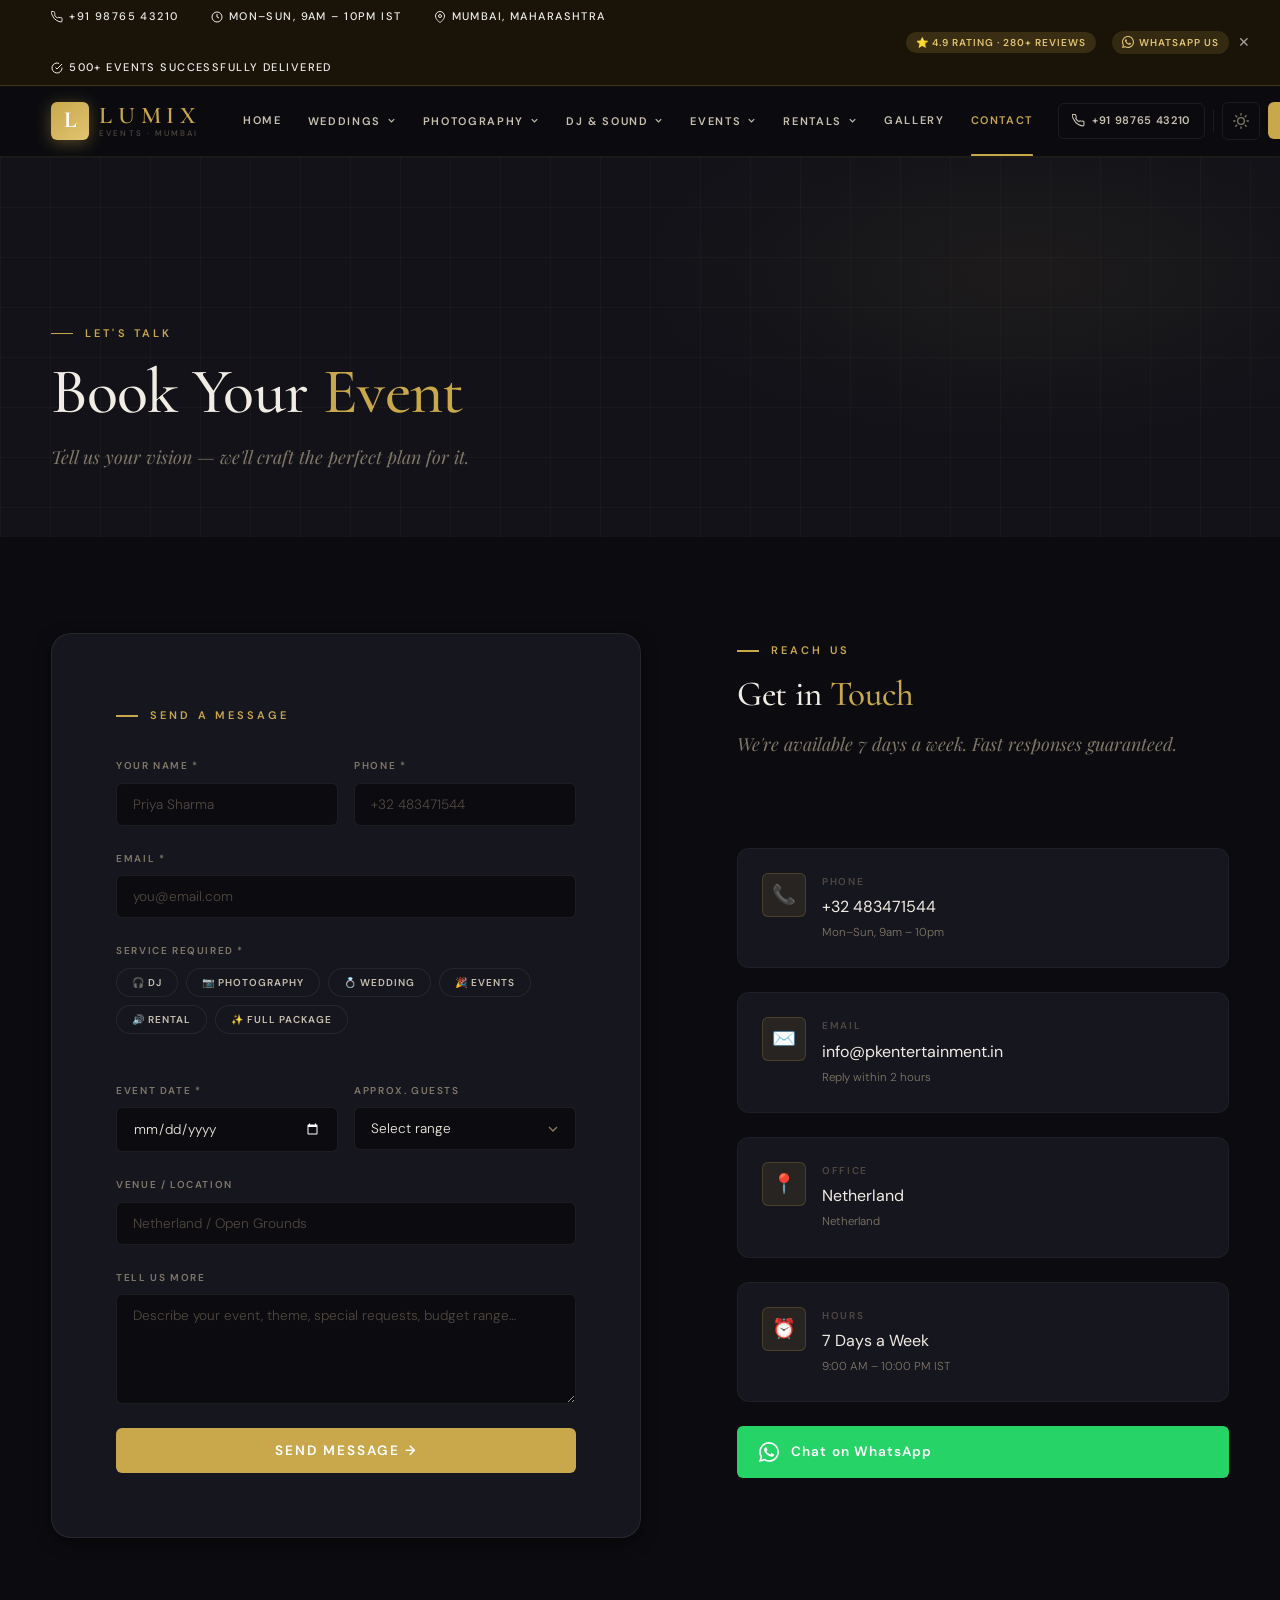
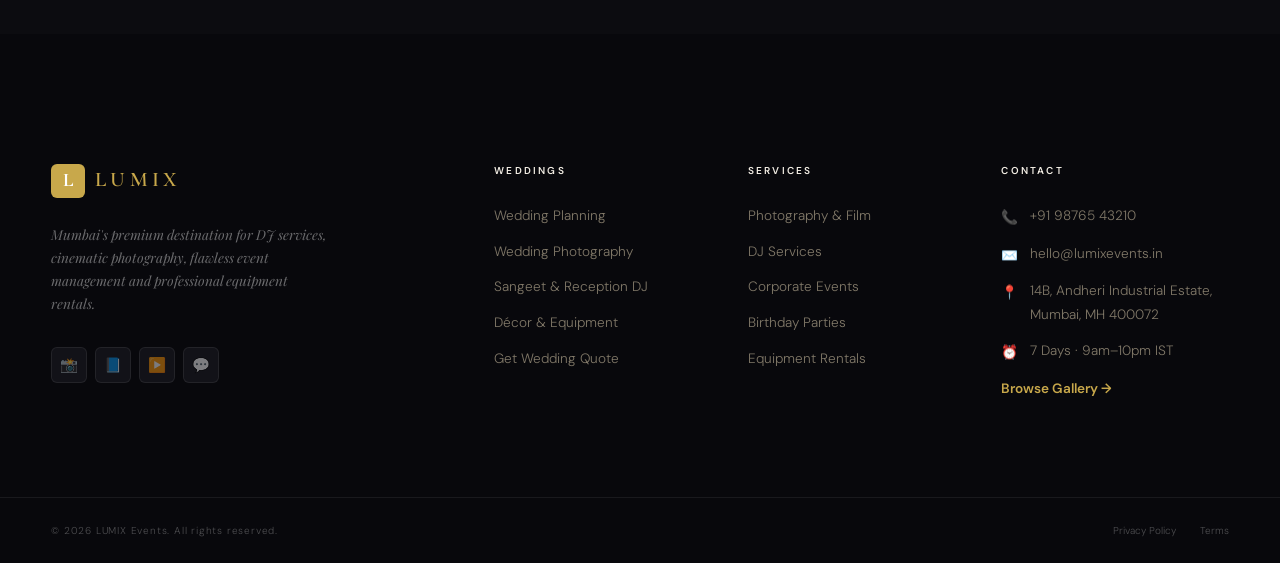
==== commit e8ee459c: "Mobile and name updated" ====
--- a/contact.html
+++ b/contact.html
@@ -9,7 +9,7 @@
     })();
   </script>
   <meta charset="UTF-8"><meta name="viewport" content="width=device-width, initial-scale=1.0">
-  <title>Contact & Book — LUMIX Events Mumbai</title>
+  <title>Contact & Book — PK ENTERTAINMENT Events Netherland</title>
   <link rel="stylesheet" href="css/variables.css"><link rel="stylesheet" href="css/reset.css">
   <link rel="stylesheet" href="css/navbar.css"><link rel="stylesheet" href="css/components.css">
   <link rel="stylesheet" href="css/sections.css"><link rel="stylesheet" href="css/gallery.css">
@@ -67,7 +67,7 @@
         <form id="contact-form">
           <div class="fr">
             <div class="fg"><label for="fn">Your Name *</label><input type="text" id="fn" placeholder="Priya Sharma" required></div>
-            <div class="fg"><label for="fp">Phone *</label><input type="tel" id="fp" placeholder="+91 98765 43210" required></div>
+            <div class="fg"><label for="fp">Phone *</label><input type="tel" id="fp" placeholder="+32 483471544" required></div>
           </div>
           <div class="fg"><label for="fe">Email *</label><input type="email" id="fe" placeholder="you@email.com" required></div>
           <div class="fg">
@@ -88,7 +88,7 @@
               <select id="fg2"><option value="">Select range</option><option>Under 50</option><option>50–150</option><option>150–300</option><option>300–500</option><option>500–1000</option><option>1000+</option></select>
             </div>
           </div>
-          <div class="fg"><label for="fv">Venue / Location</label><input type="text" id="fv" placeholder="Taj Hotel, Mumbai / Open Grounds, Andheri"></div>
+          <div class="fg"><label for="fv">Venue / Location</label><input type="text" id="fv" placeholder="Netherland / Open Grounds"></div>
           <div class="fg"><label for="fm">Tell Us More</label><textarea id="fm" placeholder="Describe your event, theme, special requests, budget range…"></textarea></div>
           <button type="submit" class="form-submit">Send Message →</button>
         </form>
@@ -99,9 +99,9 @@
           <h2 class="section-title" style="font-size:var(--text-3xl)">Get in <span class="accent">Touch</span></h2>
           <p class="section-sub">We're available 7 days a week. Fast responses guaranteed.</p>
         </div>
-        <div class="info-card reveal rev-1"><div class="info-icon">📞</div><div><div class="info-label">Phone</div><div class="info-value">+91 98765 43210</div><div class="info-sub">Mon–Sun, 9am – 10pm</div></div></div>
-        <div class="info-card reveal rev-2"><div class="info-icon">✉️</div><div><div class="info-label">Email</div><div class="info-value">hello@lumixevents.in</div><div class="info-sub">Reply within 2 hours</div></div></div>
-        <div class="info-card reveal rev-3"><div class="info-icon">📍</div><div><div class="info-label">Office</div><div class="info-value">Andheri Industrial Estate</div><div class="info-sub">Mumbai, Maharashtra 400072</div></div></div>
+        <div class="info-card reveal rev-1"><div class="info-icon">📞</div><div><div class="info-label">Phone</div><div class="info-value">+32 483471544</div><div class="info-sub">Mon–Sun, 9am – 10pm</div></div></div>
+        <div class="info-card reveal rev-2"><div class="info-icon">✉️</div><div><div class="info-label">Email</div><div class="info-value">info@pkentertainment.in</div><div class="info-sub">Reply within 2 hours</div></div></div>
+        <div class="info-card reveal rev-3"><div class="info-icon">📍</div><div><div class="info-label">Office</div><div class="info-value">Netherland</div><div class="info-sub">Netherland</div></div></div>
         <div class="info-card reveal rev-4"><div class="info-icon">⏰</div><div><div class="info-label">Hours</div><div class="info-value">7 Days a Week</div><div class="info-sub">9:00 AM – 10:00 PM IST</div></div></div>
         <a href="https://wa.me/919876543210" class="wa-btn reveal rev-5" target="_blank">
           <svg viewBox="0 0 24 24" fill="currentColor" width="20" height="20"><path d="M17.472 14.382c-.297-.149-1.758-.867-2.03-.967-.273-.099-.471-.148-.67.15-.197.297-.767.966-.94 1.164-.173.199-.347.223-.644.075-.297-.15-1.255-.463-2.39-1.475-.883-.788-1.48-1.761-1.653-2.059-.173-.297-.018-.458.13-.606.134-.133.298-.347.446-.52.149-.174.198-.298.298-.497.099-.198.05-.371-.025-.52-.075-.149-.669-1.612-.916-2.207-.242-.579-.487-.5-.669-.51-.173-.008-.371-.01-.57-.01-.198 0-.52.074-.792.372-.272.297-1.04 1.016-1.04 2.479 0 1.462 1.065 2.875 1.213 3.074.149.198 2.096 3.2 5.077 4.487.709.306 1.262.489 1.694.625.712.227 1.36.195 1.871.118.571-.085 1.758-.719 2.006-1.413.248-.694.248-1.289.173-1.413-.074-.124-.272-.198-.57-.347m-5.421 7.403h-.004a9.87 9.87 0 01-5.031-1.378l-.361-.214-3.741.982.998-3.648-.235-.374a9.86 9.86 0 01-1.51-5.26c.001-5.45 4.436-9.884 9.888-9.884 2.64 0 5.122 1.03 6.988 2.898a9.825 9.825 0 012.893 6.994c-.003 5.45-4.437 9.884-9.885 9.884m8.413-18.297A11.815 11.815 0 0012.05 0C5.495 0 .16 5.335.157 11.892c0 2.096.547 4.142 1.588 5.945L.057 24l6.305-1.654a11.882 11.882 0 005.683 1.448h.005c6.554 0 11.89-5.335 11.893-11.893a11.821 11.821 0 00-3.48-8.413z"/></svg>
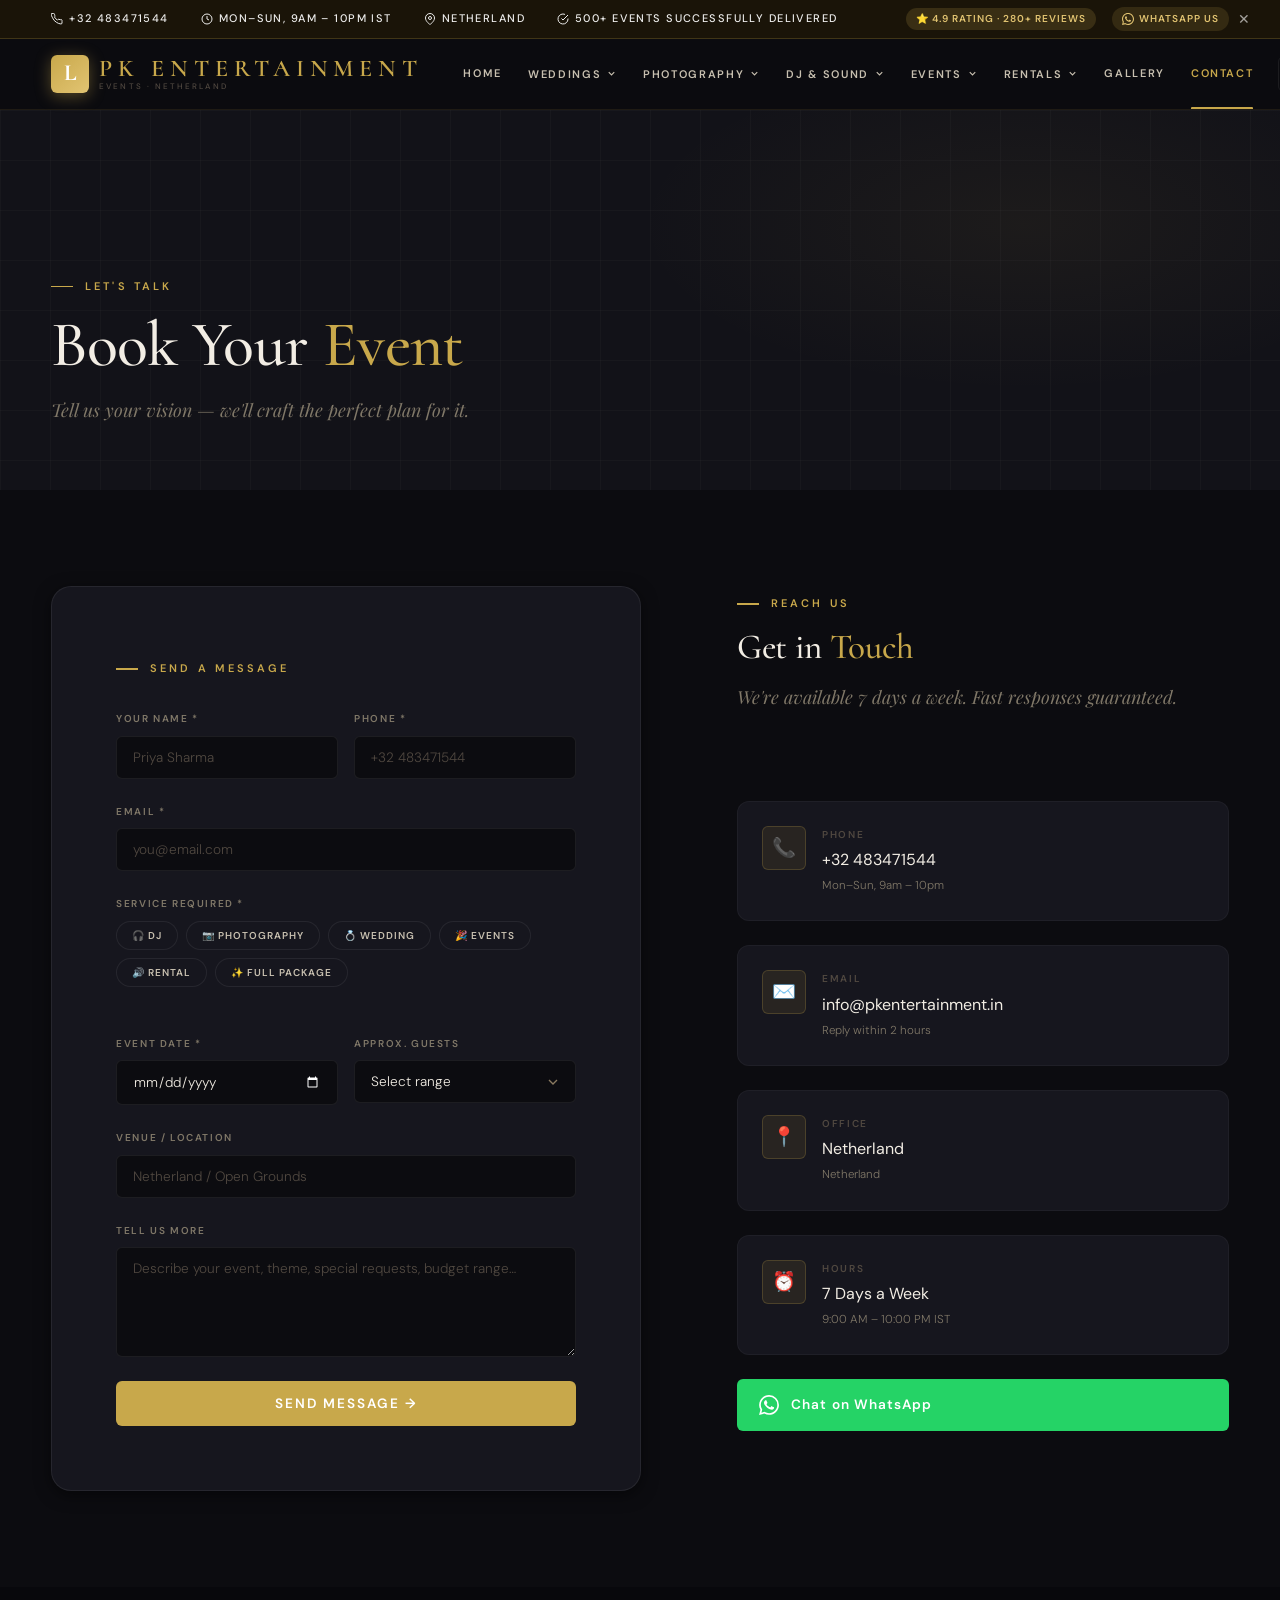
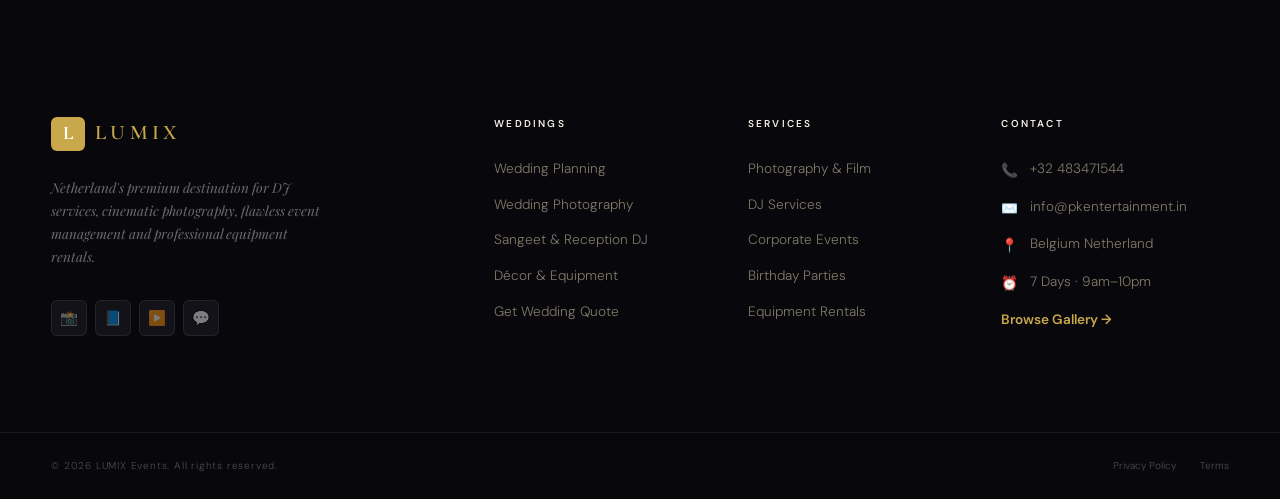
==== commit 9ae7f51d: "Mobile and name updated" ====
--- a/contact.html
+++ b/contact.html
@@ -103,7 +103,7 @@
         <div class="info-card reveal rev-2"><div class="info-icon">✉️</div><div><div class="info-label">Email</div><div class="info-value">info@pkentertainment.in</div><div class="info-sub">Reply within 2 hours</div></div></div>
         <div class="info-card reveal rev-3"><div class="info-icon">📍</div><div><div class="info-label">Office</div><div class="info-value">Netherland</div><div class="info-sub">Netherland</div></div></div>
         <div class="info-card reveal rev-4"><div class="info-icon">⏰</div><div><div class="info-label">Hours</div><div class="info-value">7 Days a Week</div><div class="info-sub">9:00 AM – 10:00 PM IST</div></div></div>
-        <a href="https://wa.me/919876543210" class="wa-btn reveal rev-5" target="_blank">
+        <a href="https://wa.me/32483471544" class="wa-btn reveal rev-5" target="_blank">
           <svg viewBox="0 0 24 24" fill="currentColor" width="20" height="20"><path d="M17.472 14.382c-.297-.149-1.758-.867-2.03-.967-.273-.099-.471-.148-.67.15-.197.297-.767.966-.94 1.164-.173.199-.347.223-.644.075-.297-.15-1.255-.463-2.39-1.475-.883-.788-1.48-1.761-1.653-2.059-.173-.297-.018-.458.13-.606.134-.133.298-.347.446-.52.149-.174.198-.298.298-.497.099-.198.05-.371-.025-.52-.075-.149-.669-1.612-.916-2.207-.242-.579-.487-.5-.669-.51-.173-.008-.371-.01-.57-.01-.198 0-.52.074-.792.372-.272.297-1.04 1.016-1.04 2.479 0 1.462 1.065 2.875 1.213 3.074.149.198 2.096 3.2 5.077 4.487.709.306 1.262.489 1.694.625.712.227 1.36.195 1.871.118.571-.085 1.758-.719 2.006-1.413.248-.694.248-1.289.173-1.413-.074-.124-.272-.198-.57-.347m-5.421 7.403h-.004a9.87 9.87 0 01-5.031-1.378l-.361-.214-3.741.982.998-3.648-.235-.374a9.86 9.86 0 01-1.51-5.26c.001-5.45 4.436-9.884 9.888-9.884 2.64 0 5.122 1.03 6.988 2.898a9.825 9.825 0 012.893 6.994c-.003 5.45-4.437 9.884-9.885 9.884m8.413-18.297A11.815 11.815 0 0012.05 0C5.495 0 .16 5.335.157 11.892c0 2.096.547 4.142 1.588 5.945L.057 24l6.305-1.654a11.882 11.882 0 005.683 1.448h.005c6.554 0 11.89-5.335 11.893-11.893a11.821 11.821 0 00-3.48-8.413z"/></svg>
           Chat on WhatsApp
         </a>
